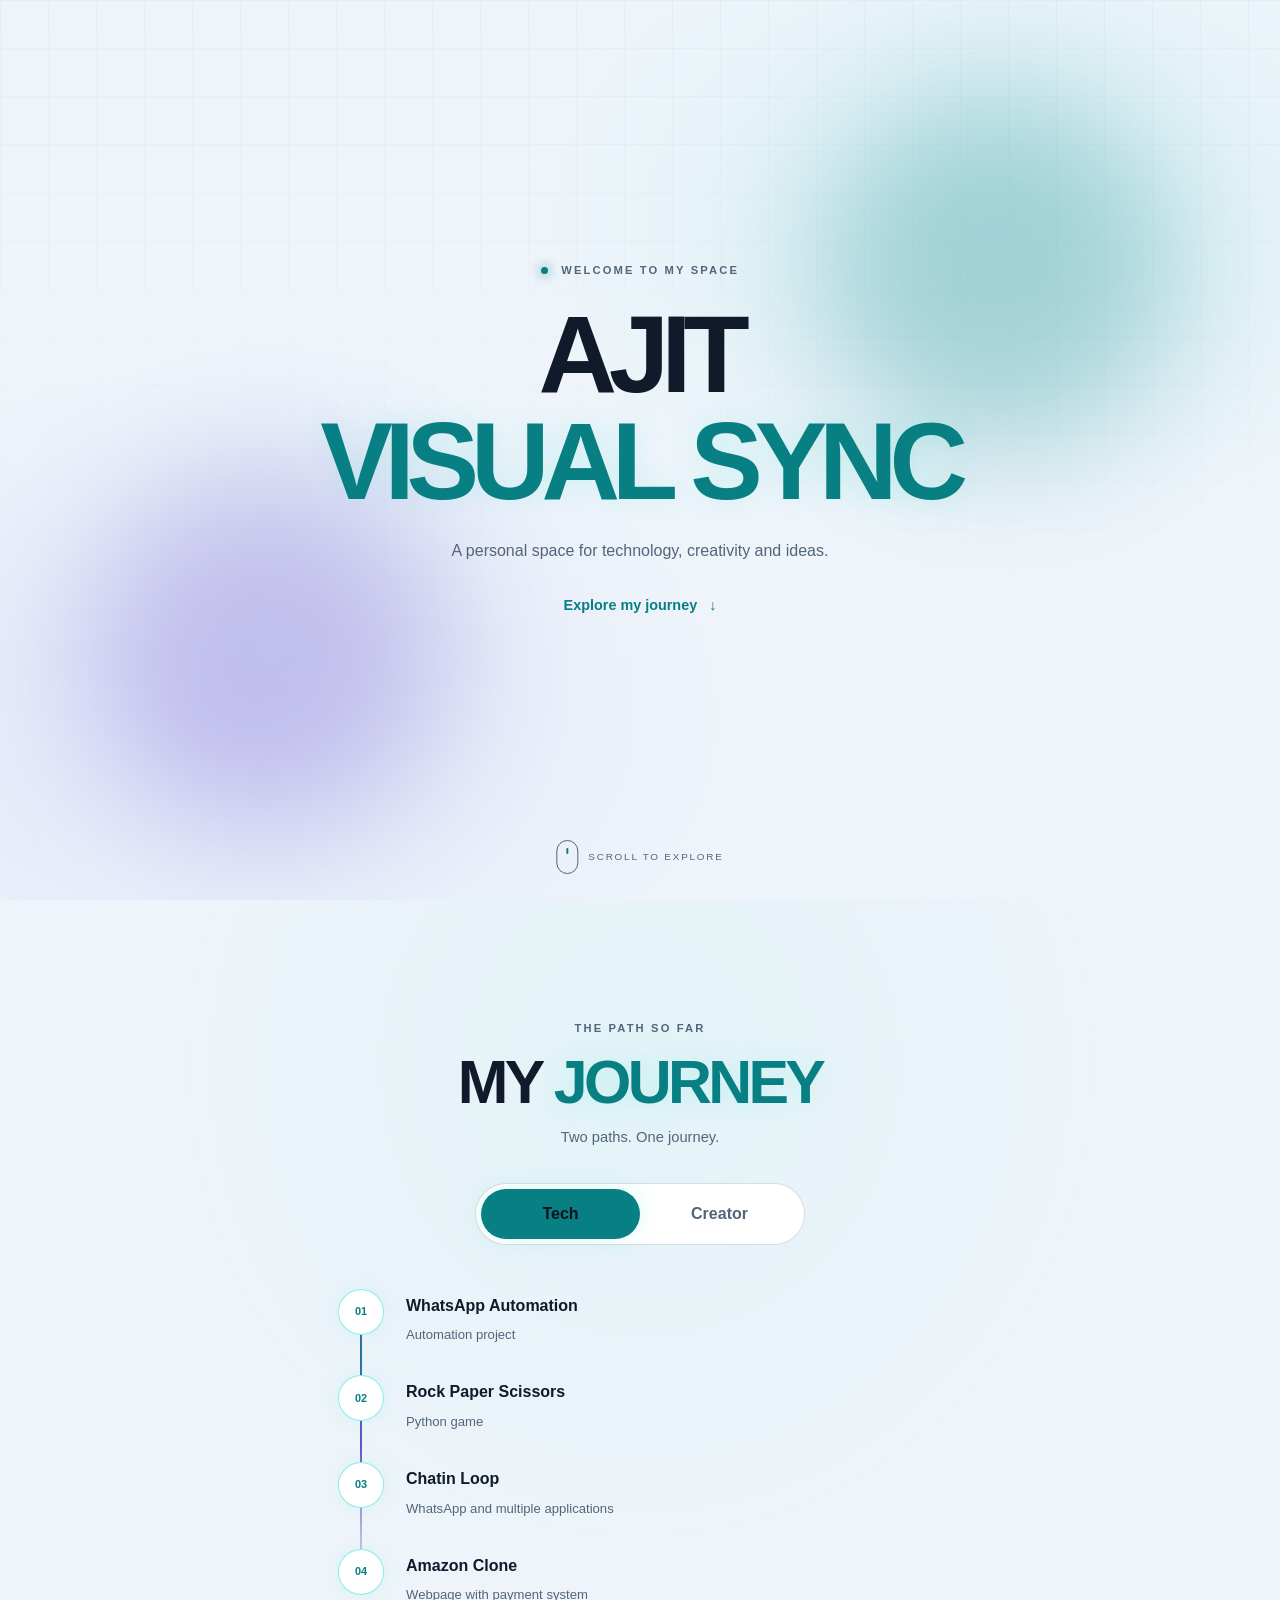
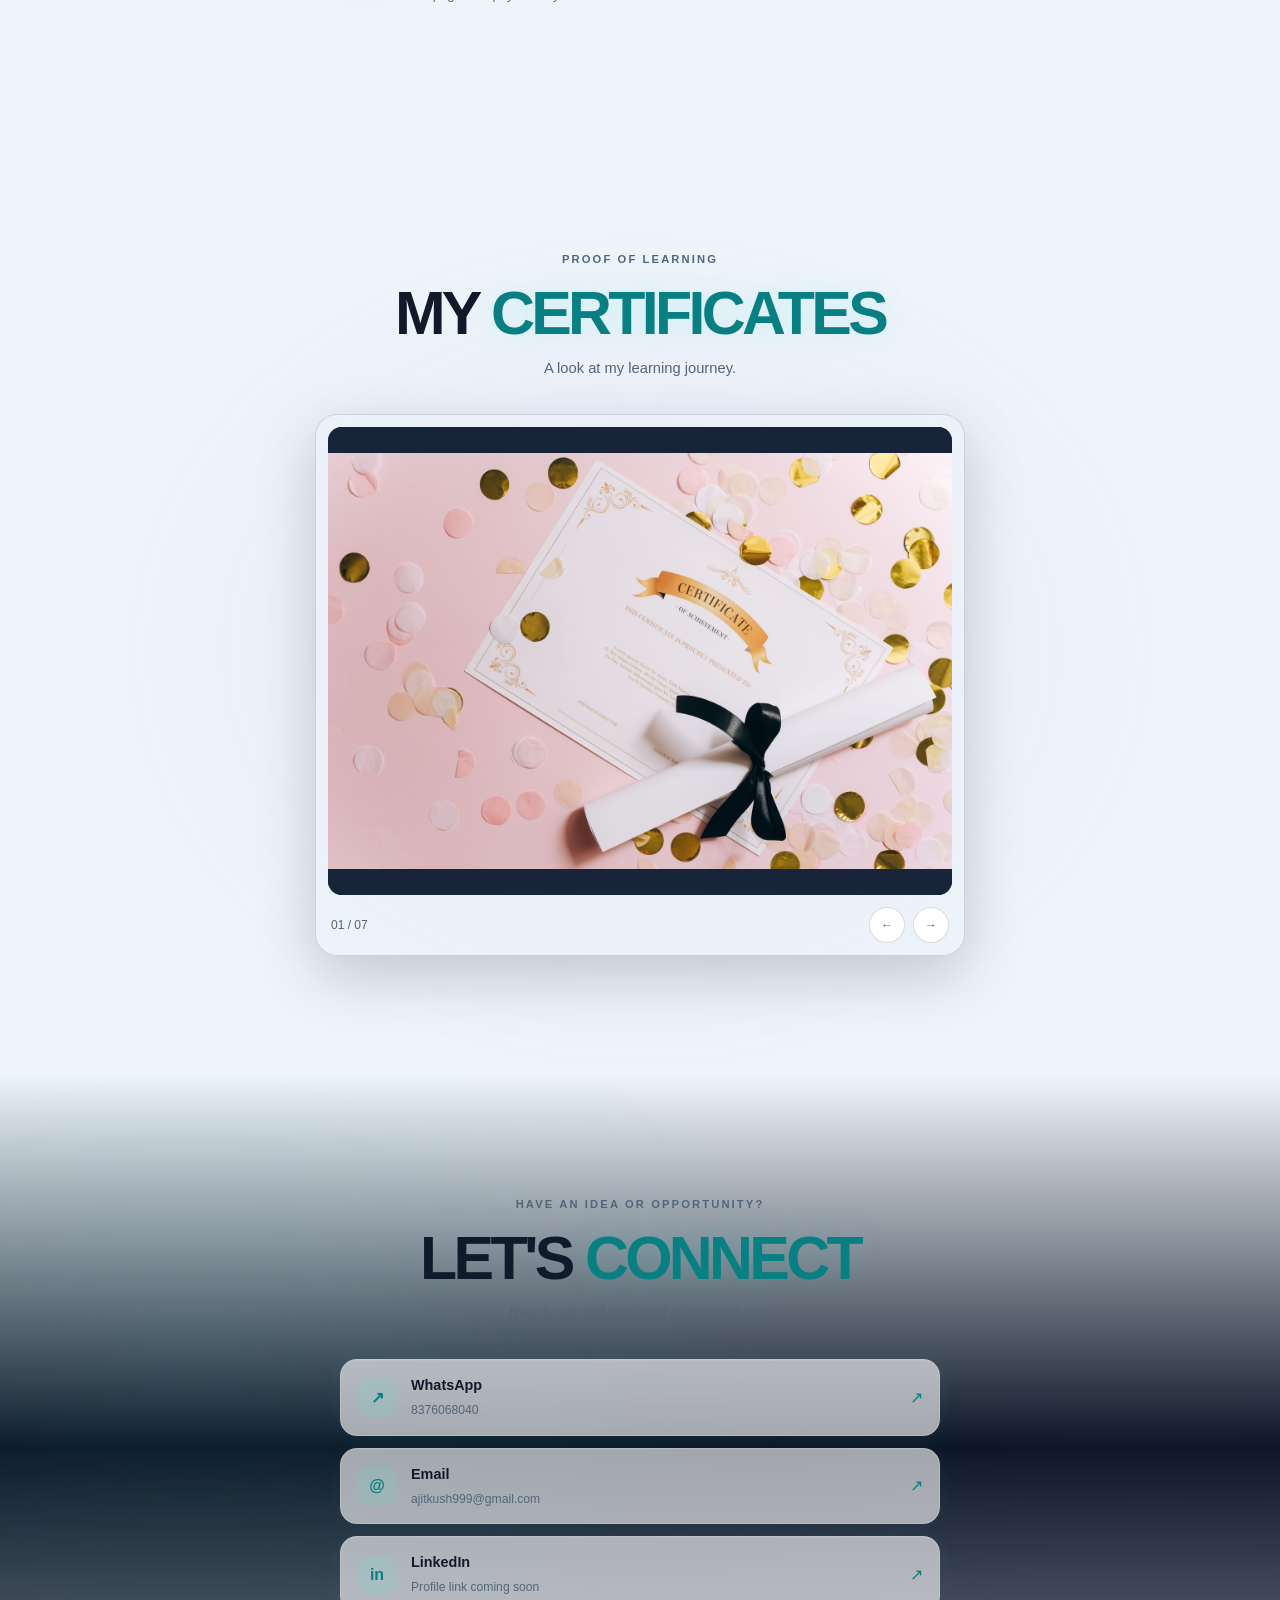
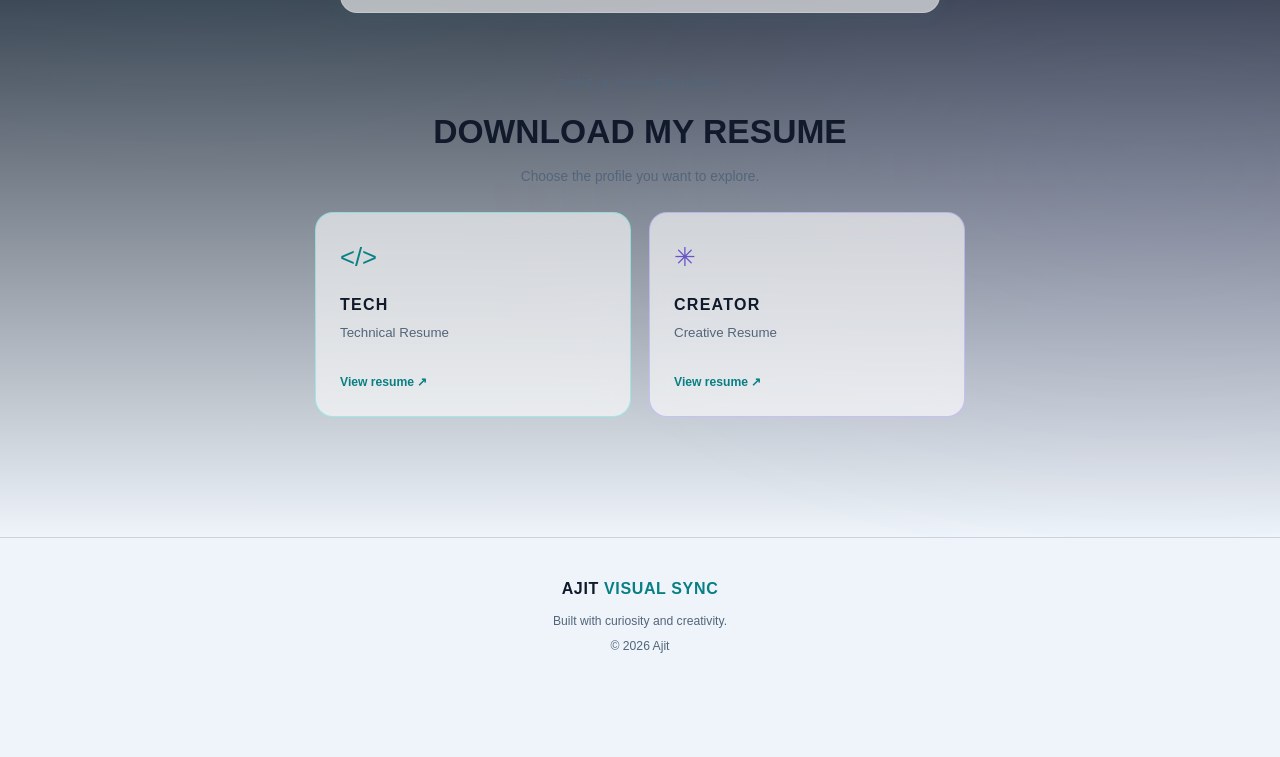
==== index.html @ 6fc2d72f "Initial commit" ====
<!doctype html>
<html lang="en">
<head>
  <!-- =====================================================
       AJIT VISUAL SYNC
       Single HTML file for the complete website.

       Home, Tech, Creator, Contact and Resume pages
       will all be maintained inside this same file.

       CSS: css/style.css
       JavaScript: js/main.js
       Configuration: js/site-config.js
       ===================================================== -->

  <meta charset="UTF-8">
  <meta name="viewport" content="width=device-width, initial-scale=1.0">
  <meta name="theme-color" content="#080D18">
  <meta name="description" content="Ajit Visual Sync - Technology, Creativity and Ideas.">
  <meta name="author" content="Ajit">

  <title>Ajit Visual Sync</title>

  <!-- Shared CSS for all pages -->
  <link rel="stylesheet" href="css/style.css">

  <!-- Shared JavaScript for all pages -->
  <script src="js/site-config.js" defer></script>
  <script src="js/main.js" defer></script>
</head>

<body>

  <!-- =====================================================
       SITE-WIDE FLOATING NAVBAR
       Appears after 35% page scroll.
       ===================================================== -->

  <nav class="floating-nav" id="floatingNav" aria-label="Main navigation">

    <!-- Empty space keeps navigation links exactly centered -->
    <span class="nav-spacer" aria-hidden="true"></span>

    <div class="nav-center">
      <a href="#tech" data-page-link="tech">Tech</a>
      <a href="#creator" data-page-link="creator">Creator</a>
    </div>

    <!-- Hamburger menu -->
    <button
      class="menu-toggle"
      id="menuToggle"
      type="button"
      aria-label="Open menu"
      aria-expanded="false"
      aria-controls="navMenu"
    >
      <span></span>
      <span></span>
      <span></span>
    </button>

    <!-- Dropdown menu -->
    <div class="nav-menu" id="navMenu" hidden>

      <button class="theme-toggle" id="themeToggle" type="button">
        <span>Dark / Light mode</span>

        <span class="theme-toggle-track" aria-hidden="true">
          <span class="theme-toggle-thumb"></span>
        </span>
      </button>

      <a href="#contact" data-page-link="contact">Contact</a>

      <a href="#thoughts" data-page-link="thoughts">
        Crazy Ideas (My Thoughts)
      </a>

    </div>
  </nav>


  <!-- =====================================================
       MAIN WEBSITE APPLICATION
       All page views will stay inside this main container.
       ===================================================== -->

  <main id="app">


    <!-- =================================================
         PAGE 1: HOME
         Complete continuous scrolling homepage.
         ================================================= -->

    <section class="page-view is-active" id="homePage" data-page="home">


      <!-- ===============================================
           SECTION 01: CINEMATIC HERO
           CSS/JS animated background.
           No video file required.
           =============================================== -->

      <section class="hero section-shell" id="home" aria-label="Introduction">

        <!-- Animated background layers -->
        <div class="hero-grid" aria-hidden="true"></div>

        <div class="hero-orb hero-orb--one" aria-hidden="true"></div>

        <div class="hero-orb hero-orb--two" aria-hidden="true"></div>


        <!-- Hero content -->
        <div class="hero-content reveal">

          <p class="eyebrow">
            <span class="eyebrow-dot" aria-hidden="true"></span>
            WELCOME TO MY SPACE
          </p>

          <h1>
            AJIT
            <span>VISUAL SYNC</span>
          </h1>

          <p class="hero-copy">
            A personal space for technology, creativity and ideas.
          </p>

          <a class="text-link" href="#journey">
            Explore my journey
            <span aria-hidden="true">↓</span>
          </a>

        </div>


        <!-- Scroll indicator -->
        <div class="hero-scroll-hint" aria-hidden="true">
          <span></span>
          SCROLL TO EXPLORE
        </div>

      </section>



      <!-- ===============================================
           SECTION 02: MY JOURNEY

           Tech and Creator journeys are switched
           inside this section.

           Only the selected journey will be visible.
           =============================================== -->

      <section class="journey section-shell section-pad" id="journey">

        <div class="section-heading reveal">

          <p class="eyebrow">THE PATH SO FAR</p>

          <h2>MY <span>JOURNEY</span></h2>

          <p>Two paths. One journey.</p>

        </div>


        <!-- Journey switch -->
        <div
          class="journey-switch reveal"
          role="tablist"
          aria-label="Choose a journey"
        >

          <button
            class="journey-tab is-active"
            id="techTab"
            type="button"
            role="tab"
            aria-selected="true"
            aria-controls="techJourney"
            data-journey="tech"
          >
            Tech
          </button>


          <button
            class="journey-tab"
            id="creatorTab"
            type="button"
            role="tab"
            aria-selected="false"
            aria-controls="creatorJourney"
            data-journey="creator"
            tabindex="-1"
          >
            Creator
          </button>

        </div>



        <!-- TECH JOURNEY: Default selected -->

        <div
          class="journey-panel is-active"
          id="techJourney"
          role="tabpanel"
          aria-labelledby="techTab"
          data-journey-panel="tech"
        >

          <div class="timeline">

            <article class="timeline-item">
              <span class="timeline-node">01</span>

              <div class="timeline-content">
                <h3>WhatsApp Automation</h3>
                <p>Automation project</p>
              </div>
            </article>


            <article class="timeline-item">
              <span class="timeline-node">02</span>

              <div class="timeline-content">
                <h3>Rock Paper Scissors</h3>
                <p>Python game</p>
              </div>
            </article>


            <article class="timeline-item">
              <span class="timeline-node">03</span>

              <div class="timeline-content">
                <h3>Chatin Loop</h3>
                <p>WhatsApp and multiple applications</p>
              </div>
            </article>


            <article class="timeline-item">
              <span class="timeline-node">04</span>

              <div class="timeline-content">
                <h3>Amazon Clone</h3>
                <p>Webpage with payment system</p>
              </div>
            </article>

          </div>

        </div>



        <!-- CREATOR JOURNEY: Hidden by default -->

        <div
          class="journey-panel"
          id="creatorJourney"
          role="tabpanel"
          aria-labelledby="creatorTab"
          data-journey-panel="creator"
          hidden
        >

          <div class="timeline">

            <article class="timeline-item">
              <span class="timeline-node">01</span>

              <div class="timeline-content">
                <h3>Story Writing</h3>
                <p>2021</p>
              </div>
            </article>


            <article class="timeline-item">
              <span class="timeline-node">02</span>

              <div class="timeline-content">
                <h3>Video Editing</h3>
                <p>2021</p>
              </div>
            </article>


            <article class="timeline-item">
              <span class="timeline-node">03</span>

              <div class="timeline-content">
                <h3>Thumbnail Editing</h3>
                <p>2022</p>
              </div>
            </article>


            <article class="timeline-item">
              <span class="timeline-node">04</span>

              <div class="timeline-content">
                <h3>Social Media Marketing</h3>
                <p>2024</p>
              </div>
            </article>


            <article class="timeline-item">
              <span class="timeline-node">05</span>

              <div class="timeline-content">
                <h3>Typography</h3>
                <p>2025</p>
              </div>
            </article>

          </div>

        </div>

      </section>



      <!-- ===============================================
           SECTION 03: CERTIFICATES

           Six certificates.
           2-second automatic transition.
           Seventh slide = hire_me.jpg.
           Slideshow stops at the seventh slide.
           =============================================== -->

      <section
        class="certificates section-shell section-pad"
        id="certificates"
      >

        <div class="section-heading reveal">

          <p class="eyebrow">PROOF OF LEARNING</p>

          <h2>MY <span>CERTIFICATES</span></h2>

          <p>A look at my learning journey.</p>

        </div>


        <div class="certificate-frame reveal" id="certificateFrame">

          <div class="certificate-image-wrap">

            <!-- Certificate images are configured in site-config.js -->

            <img
              id="certificateImage"
              src="images/certificate1.jpg"
              alt="Certificate 1"
              loading="lazy"
            >


            <!-- Fallback if certificate image is missing -->

            <div class="certificate-fallback" id="certificateFallback" hidden>

              <span class="fallback-icon" aria-hidden="true">✦</span>

              <strong>Certificate image</strong>

              <small>
                Add the certificate image to the images folder.
              </small>

            </div>



            <!-- Final slide: hire_me.jpg -->

            <div class="hire-slide" id="hireSlide" hidden>

              <img
                class="hire-background-image"
                id="hireImage"
                src="images/hire_me.jpg"
                alt=""
                aria-hidden="true"
              >

              <div class="hire-glow" aria-hidden="true"></div>

              <p class="eyebrow">LET'S WORK TOGETHER</p>

              <a
    href="#contact"
    data-page-link="contact"
    class="hire-title-link"
>
    <h3>Hire Me to See All My Certificates and Full Portfolio</h3>
</a>


            </div>

          </div>



          <!-- Slideshow controls -->

          <div class="certificate-controls">

            <span id="certificateCount" aria-live="polite">
              01 / 07
            </span>

            <div class="certificate-arrows">

              <button
                id="certificatePrev"
                type="button"
                aria-label="Previous certificate"
              >
                ←
              </button>

              <button
                id="certificateNext"
                type="button"
                aria-label="Next certificate"
              >
                →
              </button>

            </div>

          </div>

        </div>

      </section>



      <!-- ===============================================
           SECTION 04: CONTACT + RESUME

           Background images/effects cover this section.
           Contact buttons use transparent/glass styling.
           =============================================== -->

      <section class="contact section-shell section-pad" id="contact">

        <div class="contact-backdrop" aria-hidden="true"></div>


        <div class="section-heading reveal">

          <p class="eyebrow">HAVE AN IDEA OR OPPORTUNITY?</p>

          <h2>LET'S <span>CONNECT</span></h2>

          <p>Reach out and let's start a conversation.</p>

        </div>



        <!-- CONTACT BUTTONS -->

        <div class="contact-actions reveal">


          <!-- WhatsApp -->

          <a
            class="glass-link"
            id="whatsappLink"
            href="https://wa.me/918376068040"
            target="_blank"
            rel="noopener noreferrer"
          >

            <span class="contact-icon" aria-hidden="true">↗</span>

            <span>
              <strong>WhatsApp</strong>
              <small id="phoneText">8376068040</small>
            </span>

            <span class="link-arrow" aria-hidden="true">↗</span>

          </a>



          <!-- Email -->

          <a
            class="glass-link"
            id="emailLink"
            href="mailto:ajitkush999@gmail.com"
          >

            <span class="contact-icon" aria-hidden="true">@</span>

            <span>
              <strong>Email</strong>
              <small id="emailText">ajitkush999@gmail.com</small>
            </span>

            <span class="link-arrow" aria-hidden="true">↗</span>

          </a>



          <!-- LinkedIn: Add profile URL later in site-config.js -->

          <a
            class="glass-link"
            id="linkedinLink"
            href="#"
            aria-label="LinkedIn profile link coming soon"
          >

            <span class="contact-icon" aria-hidden="true">in</span>

            <span>
              <strong>LinkedIn</strong>
              <small id="linkedinText">Profile link coming soon</small>
            </span>

            <span class="link-arrow" aria-hidden="true">↗</span>

          </a>

        </div>



        <!-- RESUME SELECTION -->

        <div class="resume-area reveal">

          <p class="eyebrow">TAKE A CLOSER LOOK</p>

          <h3>DOWNLOAD MY RESUME</h3>

          <p>Choose the profile you want to explore.</p>


          <div class="resume-choices">


            <!-- Tech Resume -->

            <a
              class="resume-card resume-card--tech"
              href="#tech-resume"
              data-page-link="tech-resume"
            >

              <span class="resume-symbol" aria-hidden="true">
                &lt;/&gt;
              </span>

              <strong>TECH</strong>

              <small>Technical Resume</small>

              <span class="resume-cta">View resume ↗</span>

            </a>



            <!-- Creator Resume -->

            <a
              class="resume-card resume-card--creator"
              href="#creator-resume"
              data-page-link="creator-resume"
            >

              <span class="resume-symbol" aria-hidden="true">✳</span>

              <strong>CREATOR</strong>

              <small>Creative Resume</small>

              <span class="resume-cta">View resume ↗</span>

            </a>

          </div>

        </div>

      </section>



      <!-- ===============================================
           HOME PAGE FOOTER
           =============================================== -->

      <footer class="site-footer">

        <a
          class="footer-brand"
          href="#home"
          data-page-link="home"
        >
          AJIT <span>VISUAL SYNC</span>
        </a>

        <p>Built with curiosity and creativity.</p>

        <small>© <span id="year"></span> Ajit</small>

      </footer>

    </section>
    <!-- END OF HOME PAGE -->




    <!-- =================================================
         PAGE 2: TECH

         Future Tech page code will be added inside
         this container in the SAME HTML file.
         ================================================= -->

    <section
      class="page-view"
      id="techPage"
      data-page="tech"
      hidden
    >

      <div class="placeholder-page section-shell section-pad">

        <div class="placeholder-content reveal">

          <p class="eyebrow">AJIT VISUAL SYNC</p>

          <h1>WELCOME TO <span>TECH PAGE</span></h1>

          <p>This page will be developed next.</p>

          <a
            class="button button-primary"
            href="#home"
            data-page-link="home"
          >
            Back to Home
          </a>

        </div>

      </div>

    </section>




    <!-- =================================================
         PAGE 3: CREATOR

         Future Creator page code will be added inside
         this container in the SAME HTML file.
         ================================================= -->

    <section
      class="page-view"
      id="creatorPage"
      data-page="creator"
      hidden
    >

      <div class="placeholder-page section-shell section-pad">

        <div class="placeholder-content reveal">

          <p class="eyebrow">AJIT VISUAL SYNC</p>

          <h1>WELCOME TO <span>CREATOR PAGE</span></h1>

          <p>This page will be developed next.</p>

          <a
            class="button button-primary"
            href="#home"
            data-page-link="home"
          >
            Back to Home
          </a>

        </div>

      </div>

    </section>




    <!-- =================================================
         PAGE 4: CONTACT

         Separate page view, same HTML document.
         ================================================= -->

    <section
      class="page-view"
      id="contactPage"
      data-page="contact"
      hidden
    >

      <div class="placeholder-page section-shell section-pad">

        <div class="placeholder-content reveal">

          <p class="eyebrow">AJIT VISUAL SYNC</p>

          <h1>WELCOME TO <span>CONTACT PAGE</span></h1>

          <p>This page will be developed next.</p>

          <a
            class="button button-primary"
            href="#home"
            data-page-link="home"
          >
            Back to Home
          </a>

        </div>

      </div>

    </section>




    <!-- =================================================
         PAGE 5: CRAZY IDEAS / MY THOUGHTS

         Menu destination.
         Content will be added later.
         ================================================= -->

    <section
      class="page-view"
      id="thoughtsPage"
      data-page="thoughts"
      hidden
    >

      <div class="placeholder-page section-shell section-pad">

        <div class="placeholder-content reveal">

          <p class="eyebrow">AJIT VISUAL SYNC</p>

          <h1>CRAZY IDEAS <span>MY THOUGHTS</span></h1>

          <p>This page will be developed next.</p>

          <a
            class="button button-primary"
            href="#home"
            data-page-link="home"
          >
            Back to Home
          </a>

        </div>

      </div>

    </section>




    <!-- =================================================
         PAGE 6: TECH RESUME

         Resume preview and download controls will be
         added here later.
         ================================================= -->

    <section
      class="page-view"
      id="techResumePage"
      data-page="tech-resume"
      hidden
    >

      <div class="placeholder-page section-shell section-pad">

        <div class="placeholder-content reveal">

          <p class="eyebrow">RESUME</p>

          <h1>TECH <span>RESUME</span></h1>

          <p>Technical resume preview and download will be added here.</p>

          <a
            class="button button-primary"
            href="#home"
            data-page-link="home"
          >
            Back to Home
          </a>

        </div>

      </div>

    </section>




    <!-- =================================================
         PAGE 7: CREATOR RESUME

         Resume preview and download controls will be
         added here later.
         ================================================= -->

    <section
      class="page-view"
      id="creatorResumePage"
      data-page="creator-resume"
      hidden
    >

      <div class="placeholder-page section-shell section-pad">

        <div class="placeholder-content reveal">

          <p class="eyebrow">RESUME</p>

          <h1>CREATOR <span>RESUME</span></h1>

          <p>Creative resume preview and download will be added here.</p>

          <a
            class="button button-primary"
            href="#home"
            data-page-link="home"
          >
            Back to Home
          </a>

        </div>

      </div>

    </section>

  </main>
  <!-- END OF MAIN APPLICATION -->

</body>
</html>
---- css/style.css ----
/* =========================================================
   AJIT VISUAL SYNC — MIDNIGHT AURORA
   Shared stylesheet for all website pages.

   EDITING GUIDE:
   1. Theme colours: :root
   2. Hero: Section 04
   3. Navbar: Section 05
   4. Journey: Section 06
   5. Certificates: Section 07
   6. Contact and Resume: Sections 08–09
   7. Responsive design: Section 14 onwards
   ========================================================= */


/* =========================================================
   01. GLOBAL THEME VARIABLES
   ========================================================= */

:root {
  color-scheme: dark;

  --bg: #080D18;
  --surface: #101A2B;
  --surface-2: #142238;

  --cyan: #48E5D9;
  --violet: #9B8CFF;

  --text: #F4F7FF;
  --muted: #9AA8BC;

  --line: rgba(154, 168, 188, 0.16);
  --glass: rgba(13, 24, 41, 0.54);

  --cyan-glow: 0 0 28px rgba(72, 229, 217, 0.16);
  --violet-glow: 0 0 28px rgba(155, 140, 255, 0.15);

  --font-body: "DM Sans", Arial, sans-serif;
  --font-display: "Space Grotesk", Arial, sans-serif;

  --page-width: 1120px;
  --section-space: 88px;
  --nav-height: 56px;

  --transition-fast: 0.22s ease;
  --transition-smooth: 0.45s cubic-bezier(0.2, 0.8, 0.2, 1);
}


/* Light theme */

:root[data-theme="light"] {
  color-scheme: light;

  --bg: #EEF4FA;
  --surface: #FFFFFF;
  --surface-2: #E1ECF4;

  --cyan: #087F83;
  --violet: #6654C8;

  --text: #101A2B;
  --muted: #53657A;

  --line: rgba(16, 26, 43, 0.15);
  --glass: rgba(255, 255, 255, 0.62);

  --cyan-glow: 0 0 28px rgba(8, 127, 131, 0.13);
  --violet-glow: 0 0 28px rgba(102, 84, 200, 0.12);
}


/* =========================================================
   02. RESET AND GLOBAL ELEMENTS
   ========================================================= */

*,
*::before,
*::after {
  box-sizing: border-box;
}

html {
  scroll-behavior: smooth;
  scroll-padding-top: 90px;
}

body {
  margin: 0;
  min-width: 320px;
  overflow-x: hidden;

  background: var(--bg);
  color: var(--text);

  font-family: var(--font-body);
  line-height: 1.6;

  transition:
    background 0.35s ease,
    color 0.35s ease;
}

body,
button,
a {
  -webkit-tap-highlight-color: transparent;
}

button,
input,
textarea {
  font: inherit;
}

button {
  color: inherit;
}

a {
  color: inherit;
  text-decoration: none;
}

img {
  display: block;
  max-width: 100%;
}

h1,
h2,
h3,
p {
  margin-top: 0;
}

h1,
h2,
h3 {
  font-family: var(--font-display);
}

button:focus-visible,
a:focus-visible {
  outline: 2px solid var(--cyan);
  outline-offset: 4px;
}

::selection {
  color: #07131D;
  background: var(--cyan);
}


/* Shared page views */

.page-view[hidden],
[hidden] {
  display: none !important;
}

.page-view {
  width: 100%;
  min-height: 100vh;
  animation: pageEnter 0.45s ease both;
}

.section-shell {
  position: relative;
  isolation: isolate;
  overflow: hidden;
}

.section-pad {
  padding: var(--section-space) 22px;
}


/* =========================================================
   03. COMMON TEXT AND BUTTON STYLES
   ========================================================= */

.eyebrow {
  margin-bottom: 12px;

  color: var(--muted);

  font-size: 0.7rem;
  font-weight: 700;
  letter-spacing: 0.19em;
  text-transform: uppercase;
}

.eyebrow-dot {
  display: inline-block;

  width: 7px;
  height: 7px;
  margin-right: 8px;

  border-radius: 50%;
  background: var(--cyan);

  box-shadow: 0 0 12px var(--cyan);
}

.text-link {
  display: inline-flex;
  align-items: center;
  gap: 12px;

  color: var(--cyan);
  font-size: 0.9rem;
  font-weight: 700;

  transition:
    gap var(--transition-fast),
    opacity var(--transition-fast);
}

.text-link:hover {
  gap: 18px;
  opacity: 0.85;
}

.button {
  display: inline-flex;
  align-items: center;
  justify-content: center;

  min-height: 44px;
  padding: 12px 20px;

  border: 1px solid transparent;
  border-radius: 999px;

  font-size: 0.82rem;
  font-weight: 700;

  transition:
    transform var(--transition-fast),
    box-shadow var(--transition-fast),
    background var(--transition-fast);
}

.button:hover {
  transform: translateY(-2px);
}

.button-primary {
  color: #07131D;
  background: var(--cyan);
  box-shadow: 0 0 22px rgba(72, 229, 217, 0.18);
}

.button-primary:hover {
  box-shadow: 0 0 32px rgba(72, 229, 217, 0.32);
}


/* Shared section headings */

.section-heading {
  width: min(100%, 620px);
  margin: 0 auto 34px;
  text-align: center;
}

.section-heading h2 {
  margin: 10px 0;

  font-size: clamp(2rem, 8vw, 3.8rem);
  line-height: 1.08;
  letter-spacing: -0.06em;
}

.section-heading h2 span {
  display: inline;
  color: var(--cyan);
  text-shadow: 0 0 28px rgba(72, 229, 217, 0.2);
}

.section-heading > p:last-child {
  margin-bottom: 0;
  color: var(--muted);
  font-size: 0.92rem;
}


/* =========================================================
   04. HERO — CINEMATIC INTRODUCTION
   ========================================================= */

.hero {
  display: grid;
  place-items: center;

  min-height: 100svh;
  padding: 80px 24px 100px;

  background:
    radial-gradient(
      ellipse at 78% 24%,
      rgba(72, 229, 217, 0.12),
      transparent 34%
    ),
    radial-gradient(
      ellipse at 16% 80%,
      rgba(155, 140, 255, 0.14),
      transparent 35%
    ),
    var(--bg);
}

.hero-grid {
  position: absolute;
  z-index: -1;
  inset: 0;

  opacity: 0.16;

  background-image:
    linear-gradient(var(--line) 1px, transparent 1px),
    linear-gradient(90deg, var(--line) 1px, transparent 1px);

  background-size: 48px 48px;

  -webkit-mask-image:
    linear-gradient(to bottom, black, transparent 90%);

  mask-image:
    linear-gradient(to bottom, black, transparent 90%);
}

.hero-orb {
  position: absolute;
  z-index: -1;

  width: 240px;
  aspect-ratio: 1;

  border-radius: 50%;

  filter: blur(45px);
  opacity: 0.28;

  pointer-events: none;

  animation: orbFloat 11s ease-in-out infinite alternate;
}

.hero-orb--one {
  top: 10%;
  right: -90px;
  background: var(--cyan);
}

.hero-orb--two {
  bottom: 8%;
  left: -110px;

  background: var(--violet);
  animation-delay: -4s;
}

.hero-content {
  width: min(100%, 760px);
  text-align: center;
}

.hero-content h1 {
  margin: 22px 0;

  font-size: clamp(2.5rem, 12vw, 6.8rem);
  line-height: 0.98;
  letter-spacing: -0.075em;
}

.hero-content h1 span {
  display: block;

  color: var(--cyan);
  text-shadow: 0 0 28px rgba(72, 229, 217, 0.2);
}

.hero-copy {
  max-width: 440px;
  margin: 0 auto 28px;

  color: var(--muted);
  font-size: 1rem;
  line-height: 1.7;
}

.hero-scroll-hint {
  position: absolute;
  bottom: 26px;
  left: 50%;

  display: flex;
  align-items: center;
  gap: 10px;

  transform: translateX(-50%);

  color: var(--muted);
  font-size: 0.62rem;
  letter-spacing: 0.18em;
  white-space: nowrap;
}

.hero-scroll-hint span {
  position: relative;

  width: 22px;
  height: 34px;

  border: 1px solid var(--muted);
  border-radius: 20px;
}

.hero-scroll-hint span::after {
  content: "";

  position: absolute;
  top: 7px;
  left: 9px;

  width: 2px;
  height: 6px;

  border-radius: 2px;
  background: var(--cyan);

  animation: scrollDot 1.5s infinite;
}


/* =========================================================
   05. FLOATING NAVBAR
   ========================================================= */

.floating-nav {
  position: fixed;
  z-index: 1000;

  left: 50%;
  bottom: 20px;

  width: min(82%, 520px);
  min-height: var(--nav-height);

  display: grid;
  grid-template-columns: 1fr auto 1fr;
  align-items: center;

  padding: 7px 10px;

  border: 1px solid rgba(72, 229, 217, 0.26);
  border-radius: 999px;

  background: rgba(10, 19, 33, 0.76);

  -webkit-backdrop-filter: blur(18px);
  backdrop-filter: blur(18px);

  box-shadow:
    0 12px 45px rgba(0, 0, 0, 0.28),
    0 0 24px rgba(72, 229, 217, 0.08);

  opacity: 0;
  visibility: hidden;
  pointer-events: none;

  transform: translate(-50%, 24px);

  transition:
    opacity 0.45s ease,
    transform var(--transition-smooth),
    visibility 0.45s;
}

.floating-nav.is-visible {
  opacity: 1;
  visibility: visible;
  pointer-events: auto;

  transform: translate(-50%, 0);
}

.nav-spacer {
  min-width: 1px;
}

.nav-center {
  display: flex;
  align-items: center;
  justify-content: center;

  gap: clamp(22px, 7vw, 42px);

  white-space: nowrap;
}

.nav-center a {
  color: #F4F7FF;

  font-size: 0.88rem;
  font-weight: 700;

  transition: color var(--transition-fast);
}

.nav-center a:hover {
  color: var(--cyan);
}

.menu-toggle {
  justify-self: end;

  width: 40px;
  height: 40px;

  display: grid;
  align-content: center;
  justify-items: center;
  gap: 5px;

  border: 0;
  border-radius: 50%;

  background: transparent;

  cursor: pointer;
}

.menu-toggle span {
  width: 18px;
  height: 1.5px;

  border-radius: 3px;
  background: #F4F7FF;

  transition:
    transform 0.25s ease,
    opacity 0.25s ease;
}

.menu-toggle[aria-expanded="true"] span:first-child {
  transform: translateY(6.5px) rotate(45deg);
}

.menu-toggle[aria-expanded="true"] span:nth-child(2) {
  opacity: 0;
}

.menu-toggle[aria-expanded="true"] span:last-child {
  transform: translateY(-6.5px) rotate(-45deg);
}


/* Navbar dropdown */

.nav-menu {
  position: absolute;
  right: 0;
  bottom: calc(100% + 12px);

  width: min(260px, 78vw);
  padding: 10px;

  border: 1px solid rgba(72, 229, 217, 0.25);
  border-radius: 20px;

  background: rgba(12, 23, 39, 0.94);

  -webkit-backdrop-filter: blur(20px);
  backdrop-filter: blur(20px);

  box-shadow: 0 16px 50px rgba(0, 0, 0, 0.3);

  animation: menuEnter 0.22s ease both;
}

.nav-menu[hidden] {
  display: none !important;
}

.nav-menu a,
.theme-toggle {
  display: flex;
  align-items: center;
  justify-content: space-between;

  width: 100%;
  padding: 13px 12px;

  border: 0;
  border-radius: 12px;

  background: transparent;
  color: #F4F7FF;

  font-size: 0.85rem;
  text-align: left;

  cursor: pointer;

  transition: background var(--transition-fast);
}

.nav-menu a:hover,
.theme-toggle:hover {
  background: rgba(255, 255, 255, 0.07);
}

.theme-toggle-track {
  width: 36px;
  height: 20px;

  padding: 3px;

  border-radius: 20px;
  background: #40516A;
}

.theme-toggle-thumb {
  display: block;

  width: 14px;
  height: 14px;

  border-radius: 50%;
  background: var(--cyan);

  transition: transform 0.25s ease;
}

:root[data-theme="light"] .theme-toggle-thumb {
  transform: translateX(16px);
}


/* =========================================================
   06. JOURNEY SECTION
   ========================================================= */

.journey {
  background:
    radial-gradient(
      ellipse at 50% 20%,
      rgba(72, 229, 217, 0.07),
      transparent 55%
    ),
    var(--bg);
}

.journey-switch {
  display: flex;

  width: min(100%, 330px);
  margin: 0 auto 38px;
  padding: 5px;

  border: 1px solid var(--line);
  border-radius: 99px;

  background: var(--surface);
}

.journey-tab {
  flex: 1;

  padding: 12px 18px;

  border: 0;
  border-radius: 99px;

  background: transparent;
  color: var(--muted);

  font-weight: 700;

  cursor: pointer;

  transition:
    background 0.3s ease,
    color 0.3s ease,
    box-shadow 0.3s ease;
}

.journey-tab.is-active {
  background: var(--cyan);
  color: #07131D;

  box-shadow: 0 0 24px rgba(72, 229, 217, 0.2);
}

.journey-panel {
  width: min(100%, 620px);
  margin: auto;
}

.journey-panel[hidden] {
  display: none !important;
}

.timeline {
  position: relative;

  display: grid;
  gap: 25px;

  padding: 6px 0 6px 8px;
}

.timeline::before {
  content: "";

  position: absolute;
  top: 15px;
  bottom: 15px;
  left: 26px;

  width: 2px;

  background:
    linear-gradient(
      to bottom,
      var(--cyan),
      var(--violet),
      transparent
    );

  transform-origin: top;
}

.timeline-item {
  position: relative;

  display: grid;
  grid-template-columns: 38px 1fr;
  align-items: start;
  gap: 18px;

  opacity: 0;
  transform: translateY(16px);

  transition:
    opacity 0.6s ease,
    transform 0.6s cubic-bezier(0.2, 0.8, 0.2, 1);
}

.journey-panel.is-active .timeline-item.is-revealed {
  opacity: 1;
  transform: translateY(0);
}

.timeline-node {
  position: relative;
  z-index: 1;

  display: grid;
  place-items: center;

  width: 38px;
  height: 38px;

  border: 1px solid rgba(72, 229, 217, 0.65);
  border-radius: 50%;

  background: var(--surface);
  color: var(--cyan);

  font-size: 0.68rem;
  font-weight: 700;

  box-shadow: 0 0 20px rgba(72, 229, 217, 0.12);

  transition:
    transform 0.3s ease,
    box-shadow 0.3s ease;
}

.timeline-item:hover .timeline-node {
  transform: scale(1.1);
  box-shadow: 0 0 26px rgba(72, 229, 217, 0.25);
}

.timeline-content {
  padding-top: 4px;
}

.timeline-item h3 {
  margin: 0 0 6px;
  font-size: 1rem;
}

.timeline-item p {
  margin: 0;
  color: var(--muted);
  font-size: 0.82rem;
}


/* =========================================================
   07. CERTIFICATES SLIDESHOW
   ========================================================= */

.certificates {
  background:
    radial-gradient(
      ellipse at 50% 55%,
      rgba(155, 140, 255, 0.09),
      transparent 58%
    ),
    var(--bg);
}

.certificate-frame {
  width: min(100%, 650px);
  margin: auto;
  padding: 12px;

  border: 1px solid var(--line);
  border-radius: 22px;

  background: rgba(255, 255, 255, 0.035);

  box-shadow: 0 20px 60px rgba(0, 0, 0, 0.18);
}

.certificate-image-wrap {
  position: relative;

  display: grid;
  place-items: center;

  min-height: 220px;
  aspect-ratio: 4 / 3;

  overflow: hidden;

  border-radius: 14px;
  background: #17243A;
}

.certificate-image-wrap > img#certificateImage {
  position: absolute;
  inset: 0;

  width: 100%;
  height: 100%;

  object-fit: contain;
  background: #17243A;

  opacity: 1;

  transition:
    opacity 0.35s ease,
    transform 0.5s ease;
}

.certificate-image-wrap > img#certificateImage.is-changing {
  opacity: 0;
  transform: scale(0.985);
}


/* Missing image fallback */

.certificate-fallback {
  position: absolute;
  inset: 0;

  display: flex;
  flex-direction: column;
  justify-content: center;
  align-items: center;
  gap: 9px;

  padding: 20px;

  color: #17243A;
  background: #F4F7FF;

  text-align: center;
}

.certificate-fallback[hidden] {
  display: none !important;
}

.fallback-icon {
  color: #087F83;
  font-size: 2.5rem;
}

.certificate-fallback small {
  color: #53657A;
}


/* Seventh slide */

.hire-slide {
  position: absolute;
  inset: 0;

  display: flex;
  flex-direction: column;
  justify-content: center;
  align-items: center;

  padding: 24px;
  overflow: hidden;

  background:
    radial-gradient(
      circle at 50% 40%,
      rgba(72, 229, 217, 0.22),
      transparent 55%
    ),
    #101A2B;

  text-align: center;
}

.hire-slide[hidden] {
  display: none !important;
}

.hire-background-image {
  position: absolute;
  inset: 0;

  width: 100%;
  height: 100%;

  object-fit: cover;
  opacity: 0.34;
}

.hire-glow {
  position: absolute;

  width: 180px;
  aspect-ratio: 1;

  border-radius: 50%;

  background: var(--violet);
  filter: blur(70px);
  opacity: 0.2;
  pointer-events: none;
}

.hire-slide > *:not(.hire-glow) {
  position: relative;
}

.hire-slide h3 {
  max-width: 400px;
  margin-bottom: 22px;

  color: #F4F7FF;

  font-size: clamp(1.5rem, 6vw, 2.5rem);
  line-height: 1.15;
}


/* Slideshow controls */

.certificate-controls {
  display: flex;
  align-items: center;
  justify-content: space-between;

  padding: 12px 3px 0;

  color: var(--muted);
  font-size: 0.75rem;
}

.certificate-arrows {
  display: flex;
  gap: 8px;
}

.certificate-arrows button {
  width: 36px;
  height: 36px;

  border: 1px solid var(--line);
  border-radius: 50%;

  background: var(--surface);

  cursor: pointer;

  transition:
    border-color var(--transition-fast),
    transform var(--transition-fast),
    color var(--transition-fast);
}

.certificate-arrows button:hover {
  border-color: var(--cyan);
  color: var(--cyan);
  transform: translateY(-2px);
}


/* =========================================================
   08. CONTACT SECTION
   ========================================================= */

.contact {
  background:
    linear-gradient(
      180deg,
      var(--bg),
      #0B1525 35%,
      var(--bg)
    );
}

.contact-backdrop {
  position: absolute;
  z-index: -1;
  inset: 0;

  opacity: 0.5;

  background:
    radial-gradient(
      ellipse at 15% 25%,
      rgba(72, 229, 217, 0.13),
      transparent 40%
    ),
    radial-gradient(
      ellipse at 90% 65%,
      rgba(155, 140, 255, 0.16),
      transparent 42%
    );
}


/* Contact links */

.contact-actions {
  display: grid;
  gap: 12px;

  width: min(100%, 520px);
  margin: 0 auto 62px;
}

.glass-link {
  display: flex;
  align-items: center;
  gap: 14px;

  min-height: 76px;
  padding: 14px 16px;

  border: 1px solid rgba(255, 255, 255, 0.19);
  border-radius: 17px;

  background: var(--glass);

  -webkit-backdrop-filter: blur(14px);
  backdrop-filter: blur(14px);

  box-shadow:
    inset 0 1px rgba(255, 255, 255, 0.08),
    0 0 25px rgba(72, 229, 217, 0.05);

  transition:
    transform 0.25s ease,
    border-color 0.25s ease,
    box-shadow 0.25s ease,
    background 0.25s ease;
}

.glass-link:hover {
  transform: translateY(-3px);

  border-color: rgba(72, 229, 217, 0.65);

  box-shadow: var(--cyan-glow);
}

.contact-icon {
  display: grid;
  place-items: center;
  flex: 0 0 40px;

  height: 40px;

  border-radius: 13px;

  color: var(--cyan);
  background: rgba(72, 229, 217, 0.12);

  font-weight: 700;
}

.glass-link > span:nth-child(2) {
  display: grid;
  gap: 4px;
  min-width: 0;
}

.glass-link strong {
  font-size: 0.9rem;
}

.glass-link small {
  color: var(--muted);
  font-size: 0.76rem;
  overflow-wrap: anywhere;
}

.link-arrow {
  margin-left: auto;
  color: var(--cyan);
}


/* =========================================================
   09. RESUME CHOICE CARDS
   ========================================================= */

.resume-area {
  width: min(100%, 650px);
  margin: auto;
  text-align: center;
}

.resume-area h3 {
  margin: 8px 0;

  font-size: clamp(1.4rem, 6vw, 2.1rem);
}

.resume-area > p:not(.eyebrow) {
  margin-bottom: 24px;

  color: var(--muted);
  font-size: 0.86rem;
}

.resume-choices {
  display: grid;
  grid-template-columns: repeat(2, minmax(0, 1fr));
  gap: 12px;

  text-align: left;
}

.resume-card {
  display: flex;
  flex-direction: column;
  align-items: flex-start;

  min-width: 0;
  min-height: 180px;

  padding: 18px;

  border: 1px solid var(--line);
  border-radius: 18px;

  background: var(--glass);

  -webkit-backdrop-filter: blur(14px);
  backdrop-filter: blur(14px);

  transition:
    transform 0.25s ease,
    border-color 0.25s ease,
    box-shadow 0.25s ease;
}

.resume-card:hover {
  transform: translateY(-4px);
  box-shadow: var(--cyan-glow);
}

.resume-card--tech {
  border-color: rgba(72, 229, 217, 0.45);
}

.resume-card--creator {
  border-color: rgba(155, 140, 255, 0.45);
}

.resume-symbol {
  margin-bottom: 14px;

  color: var(--cyan);

  font-family: var(--font-display);
  font-size: 1.6rem;
}

.resume-card--creator .resume-symbol {
  color: var(--violet);
}

.resume-card strong {
  font-family: var(--font-display);
  letter-spacing: 0.08em;
}

.resume-card small {
  margin-top: 4px;
  color: var(--muted);
}

.resume-cta {
  margin-top: auto;
  padding-top: 18px;

  color: var(--cyan);
  font-size: 0.76rem;
  font-weight: 700;
}


/* =========================================================
   10. FOOTER
   ========================================================= */

.site-footer {
  padding: 38px 20px 100px;

  border-top: 1px solid var(--line);

  background: var(--bg);

  text-align: center;
}

.footer-brand {
  display: inline-block;

  font-size: 1rem;
  font-weight: 700;
  letter-spacing: 0.04em;
}

.footer-brand span {
  display: inline;
  color: var(--cyan);
}

.site-footer p,
.site-footer small {
  margin: 10px 0 0;

  color: var(--muted);
  font-size: 0.76rem;
}


/* =========================================================
   11. PLACEHOLDER PAGE VIEWS
   Tech, Creator, Contact, Thoughts and Resume pages.
   ========================================================= */

.placeholder-page {
  display: grid;
  place-items: center;

  min-height: 100svh;
  padding: 100px 24px;

  background:
    radial-gradient(
      ellipse at 75% 20%,
      rgba(72, 229, 217, 0.12),
      transparent 40%
    ),
    radial-gradient(
      ellipse at 20% 80%,
      rgba(155, 140, 255, 0.12),
      transparent 42%
    ),
    var(--bg);

  text-align: center;
}

.placeholder-content {
  width: min(100%, 760px);
}

.placeholder-content h1 {
  margin: 20px 0;

  font-size: clamp(2rem, 9vw, 4.5rem);
  line-height: 1.05;
  letter-spacing: -0.06em;
}

.placeholder-content h1 span {
  display: block;
  color: var(--cyan);
}

.placeholder-content > p:not(.eyebrow) {
  margin-bottom: 26px;
  color: var(--muted);
}


/* =========================================================
   12. SCROLL REVEAL ANIMATIONS
   JavaScript adds .is-visible when an element enters view.
   ========================================================= */

.reveal {
  opacity: 0;
  transform: translateY(22px);

  transition:
    opacity 0.7s ease,
    transform 0.7s cubic-bezier(0.2, 0.8, 0.2, 1);
}

.reveal.is-visible {
  opacity: 1;
  transform: translateY(0);
}


/* =========================================================
   13. KEYFRAME ANIMATIONS
   ========================================================= */

@keyframes orbFloat {
  from {
    transform: translate3d(0, -12px, 0) scale(0.92);
  }

  to {
    transform: translate3d(-24px, 22px, 0) scale(1.08);
  }
}

@keyframes scrollDot {
  0% {
    transform: translateY(0);
    opacity: 1;
  }

  75% {
    transform: translateY(10px);
    opacity: 0;
  }

  100% {
    transform: translateY(0);
    opacity: 0;
  }
}

@keyframes menuEnter {
  from {
    opacity: 0;
    transform: translateY(8px) scale(0.98);
  }

  to {
    opacity: 1;
    transform: translateY(0) scale(1);
  }
}

@keyframes pageEnter {
  from {
    opacity: 0;
  }

  to {
    opacity: 1;
  }
}


/* =========================================================
   14. TABLET AND DESKTOP RESPONSIVE DESIGN
   Mobile styles above are the primary design.
   ========================================================= */

@media (min-width: 700px) {

  :root {
    --section-space: 120px;
  }

  .hero {
    min-height: 100svh;
  }

  .hero-orb {
    width: 360px;
    filter: blur(65px);
  }

  .timeline {
    gap: 30px;
  }

  .timeline-item {
    grid-template-columns: 46px 1fr;
    gap: 22px;
  }

  .timeline-node {
    width: 46px;
    height: 46px;
  }

  .timeline::before {
    left: 30px;
  }

  .resume-choices {
    gap: 18px;
  }

  .resume-card {
    min-height: 205px;
    padding: 24px;
  }
}


@media (min-width: 1000px) {

  .section-pad {
    padding-right: max(40px, calc((100% - var(--page-width)) / 2));
    padding-left: max(40px, calc((100% - var(--page-width)) / 2));
  }

  .hero-content {
    max-width: 900px;
  }

  .hero-orb--one {
    right: 8%;
  }

  .hero-orb--two {
    left: 7%;
  }

  .contact-actions {
    width: min(100%, 600px);
  }
}


/* =========================================================
   15. SMALL MOBILE SCREEN ADJUSTMENTS
   ========================================================= */

@media (max-width: 380px) {

  .section-pad {
    padding-right: 16px;
    padding-left: 16px;
  }

  .floating-nav {
    width: 88%;
    min-height: 52px;
    bottom: 14px;
  }

  .nav-center {
    gap: 18px;
  }

  .nav-center a {
    font-size: 0.82rem;
  }

  .menu-toggle {
    width: 36px;
    height: 36px;
  }

  .resume-card {
    min-height: 168px;
    padding: 14px;
  }

  .glass-link {
    gap: 10px;
    padding: 12px;
  }
}


/* =========================================================
   16. ACCESSIBILITY: REDUCED MOTION
   Respect visitors who prefer less animation.
   ========================================================= */

@media (prefers-reduced-motion: reduce) {

  *,
  *::before,
  *::after {
    scroll-behavior: auto !important;
    animation-duration: 0.01ms !important;
    animation-iteration-count: 1 !important;
    transition-duration: 0.01ms !important;
  }

  .reveal {
    opacity: 1;
    transform: none;
  }

  .timeline-item {
    opacity: 1;
    transform: none;
  }
}







/* Clickable Hire Me heading */
.hire-title-link h3 {
    color: var(--text) !important;
    font-size: clamp(20px, 3vw, 28px);
    line-height: 1.2;
    max-width: 500px;
    margin: 12px auto;
    text-align: center;
    overflow-wrap: break-word;
    transition: opacity 0.3s ease;
}

.hire-title-link h3 {
    color: inherit;
    transition: opacity 0.3s ease;
}

.hire-title-link:hover h3 {
    opacity: 0.75;
}





/* Fix Hire Slide text visibility in Light Mode */
:root[data-theme="light"] .hire-slide .hire-title-link,
:root[data-theme="light"] .hire-slide .hire-title-link h3 {
    color: #FFFFFF !important;
}

:root[data-theme="light"] .hire-slide .eyebrow {
    color: #48E5D9 !important;
}
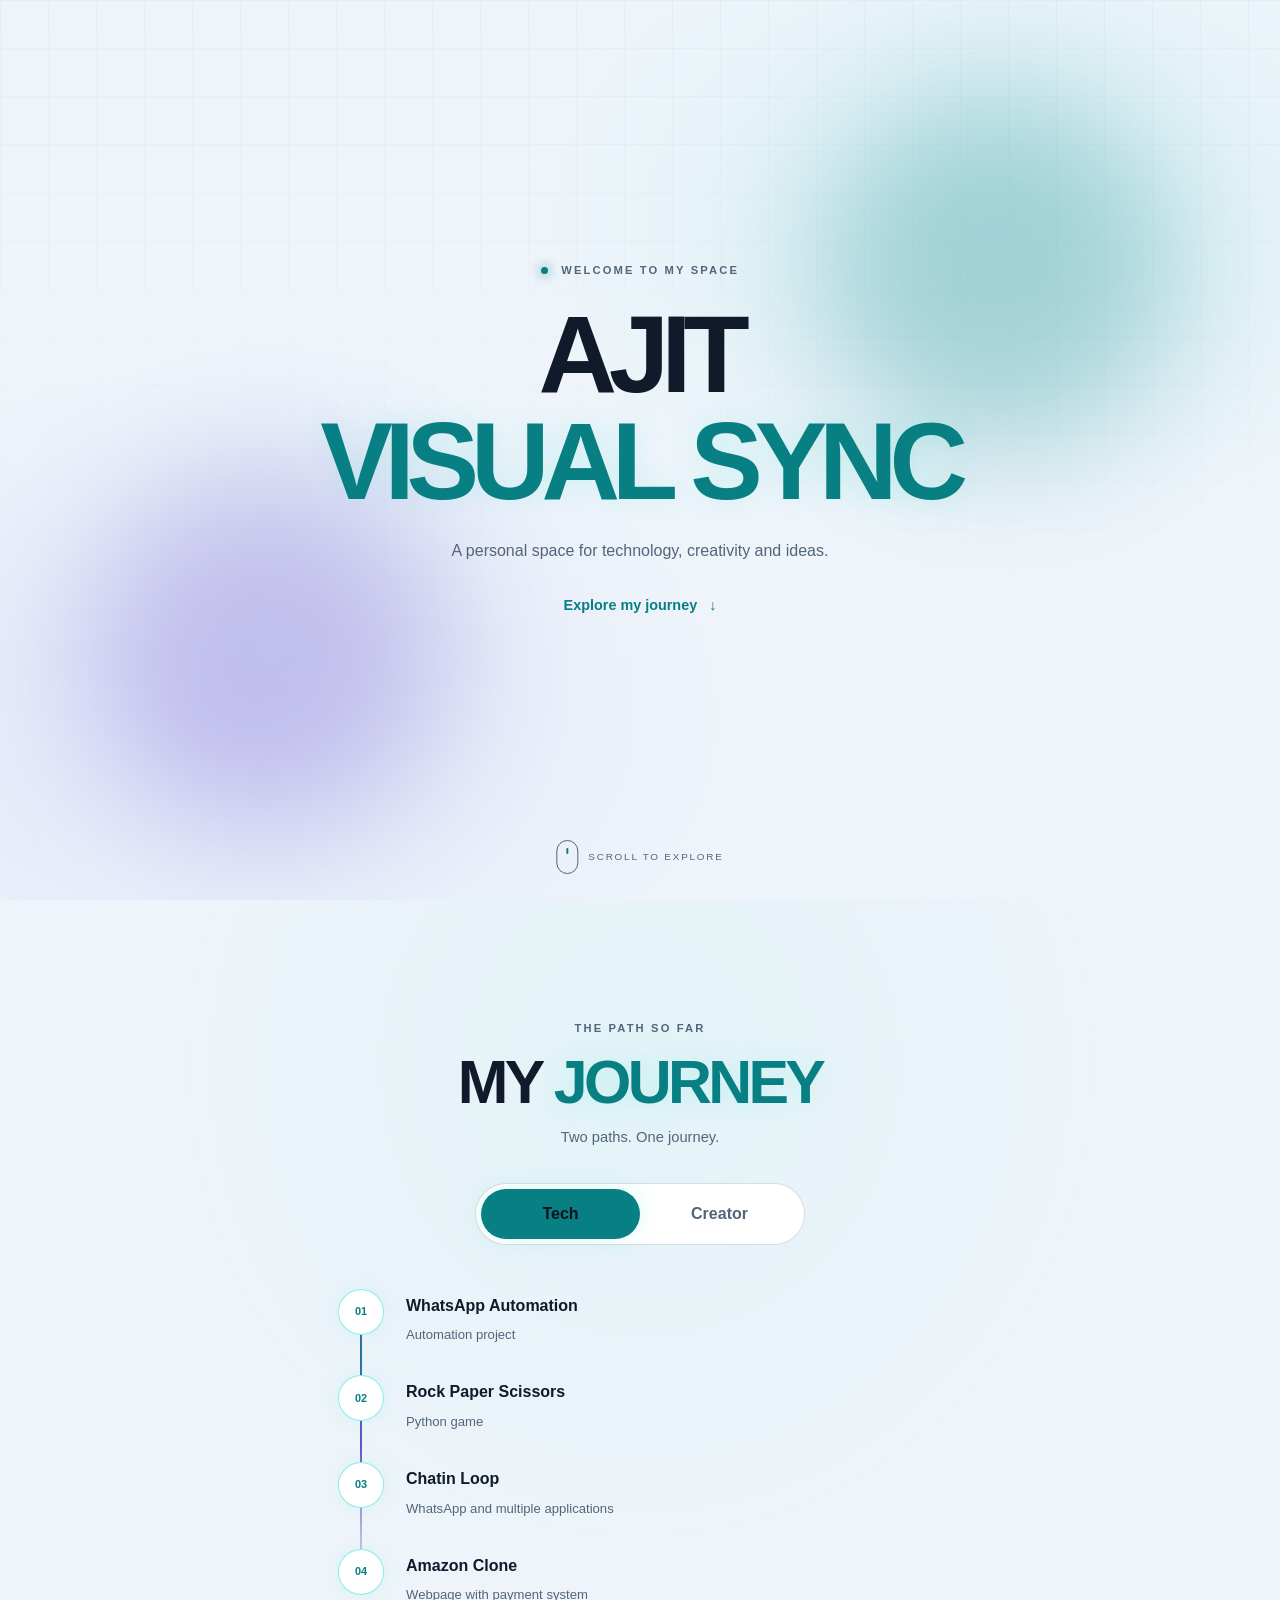
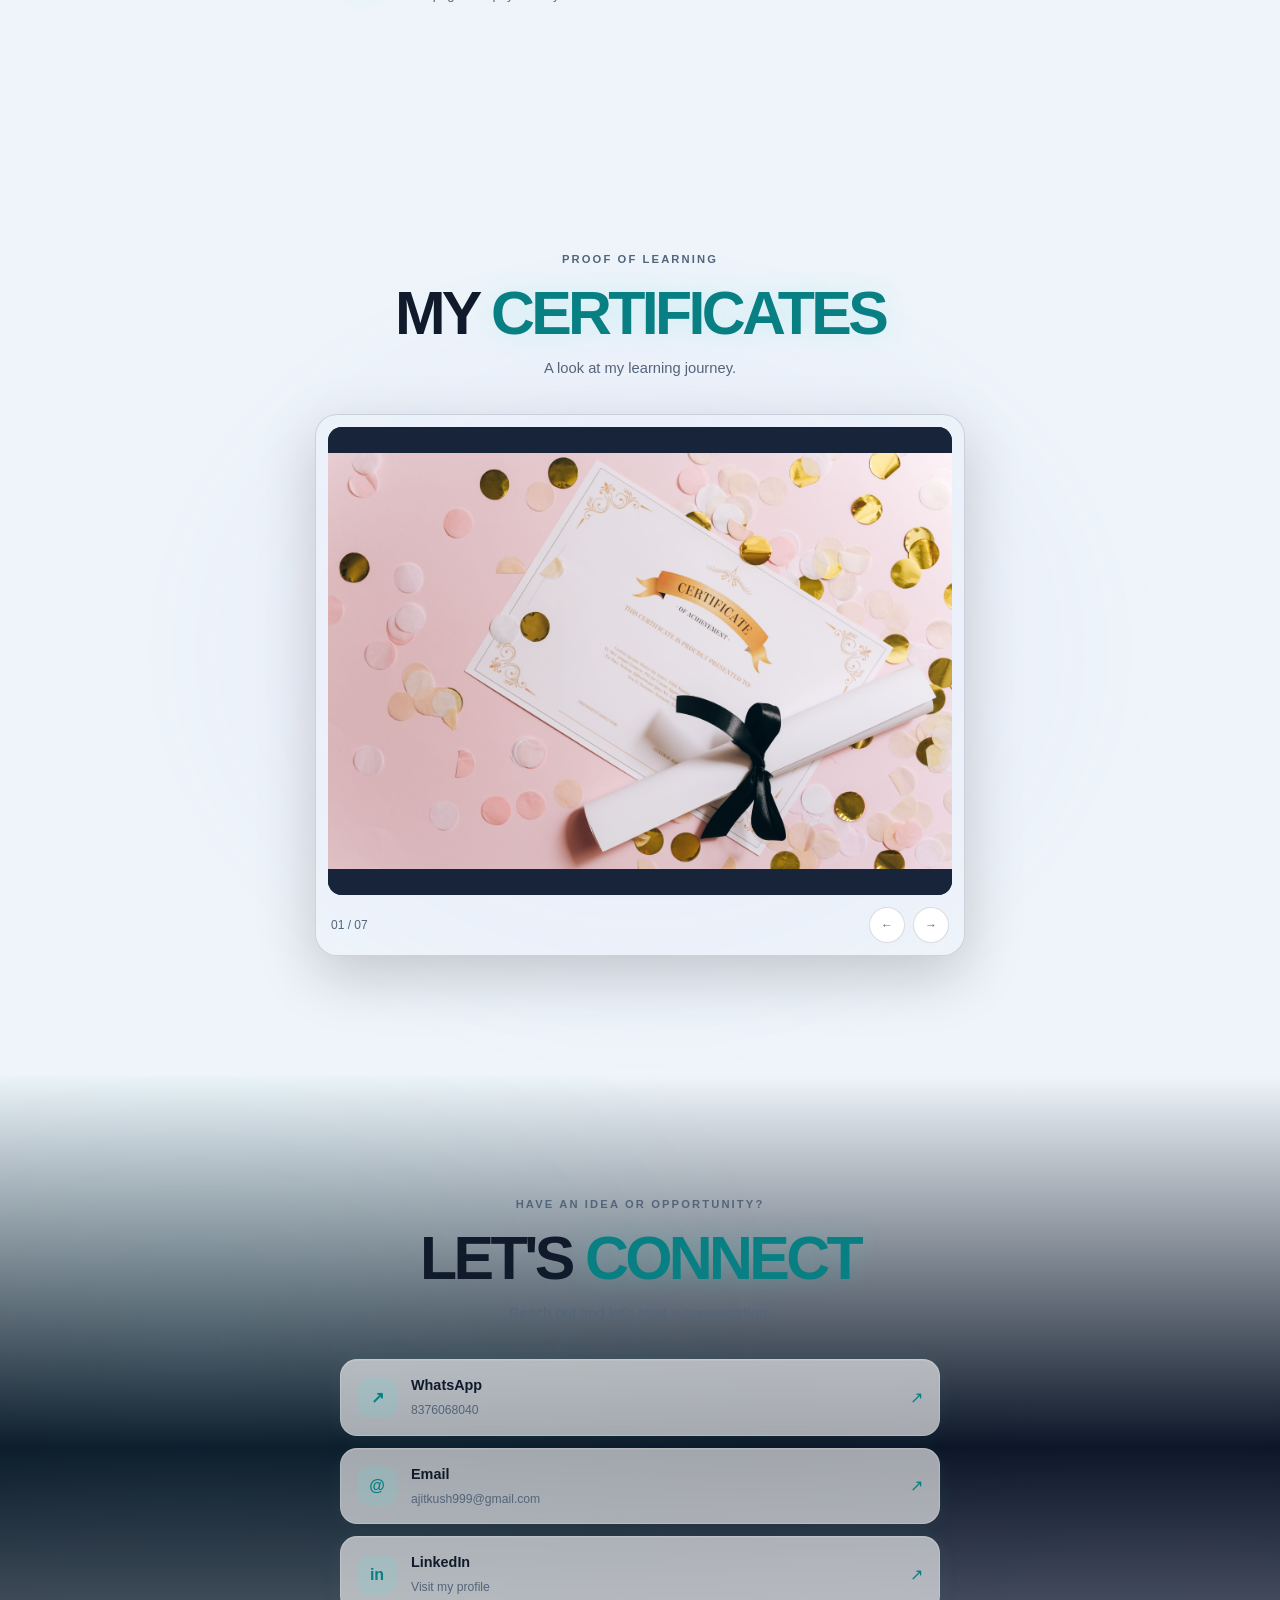
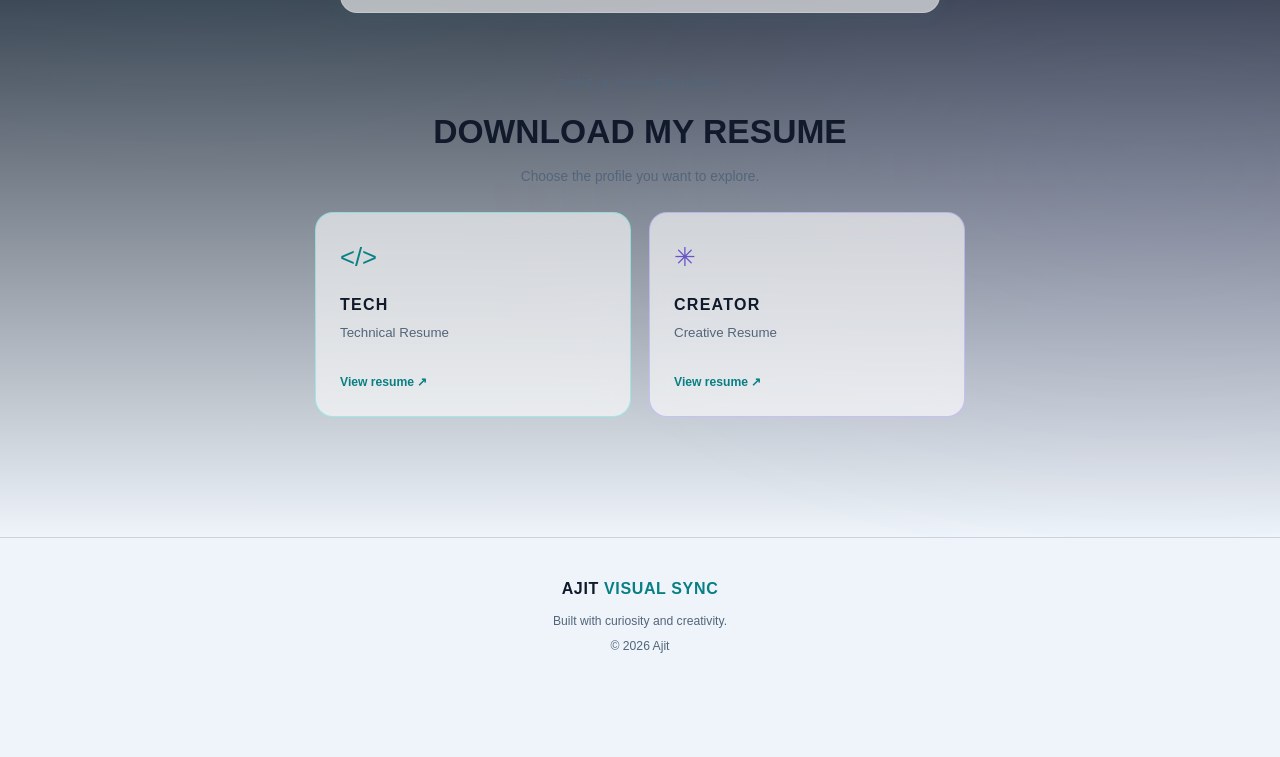
==== commit 40c8d300: "added the links of pdf and social medais" ====
--- a/index.html
+++ b/index.html
@@ -827,7 +827,34 @@
 
           <h1>TECH <span>RESUME</span></h1>
 
-          <p>Technical resume preview and download will be added here.</p>
+          <p>My technical resume — Preview or download the PDF below.</p>
+
+<div class="resume-actions">
+    <a
+        href="ajit_tech.pdf"
+        target="_blank"
+        rel="noopener noreferrer"
+        class="button button-primary"
+    >
+        View Resume
+    </a>
+
+    <a
+        href="ajit_tech.pdf"
+        download="Ajit_Tech_Resume.pdf"
+        class="button button-secondary"
+    >
+        Download Resume
+    </a>
+</div>
+
+<iframe
+    src="ajit_tech.pdf"
+    class="resume-preview"
+    title="Ajit Technical Resume"
+    width="100%"
+    height="750"
+></iframe>
 
           <a
             class="button button-primary"
@@ -868,7 +895,34 @@
 
           <h1>CREATOR <span>RESUME</span></h1>
 
-          <p>Creative resume preview and download will be added here.</p>
+          <p>My creative resume — Preview or download the PDF below.</p>
+
+<div class="resume-actions">
+    <a
+        href="ajit_creator.pdf"
+        target="_blank"
+        rel="noopener noreferrer"
+        class="button button-primary"
+    >
+        View Resume
+    </a>
+
+    <a
+        href="ajit_creator.pdf"
+        download="Ajit_Creator_Resume.pdf"
+        class="button button-secondary"
+    >
+        Download Resume
+    </a>
+</div>
+
+<iframe
+    src="ajit_creator.pdf"
+    class="resume-preview"
+    title="Ajit Creator Resume"
+    width="100%"
+    height="750"
+></iframe>
 
           <a
             class="button button-primary"
--- a/css/style.css
+++ b/css/style.css
@@ -1576,4 +1576,24 @@
 
 :root[data-theme="light"] .hire-slide .eyebrow {
     color: #48E5D9 !important;
+}
+
+
+/* Resume PDF Preview */
+.resume-actions {
+    display: flex;
+    flex-wrap: wrap;
+    gap: 12px;
+    justify-content: center;
+    margin: 25px 0;
+}
+
+.resume-preview {
+    display: block;
+    width: 100%;
+    min-height: 750px;
+    border: 1px solid var(--line);
+    border-radius: 12px;
+    background: white;
+    margin-top: 20px;
 }
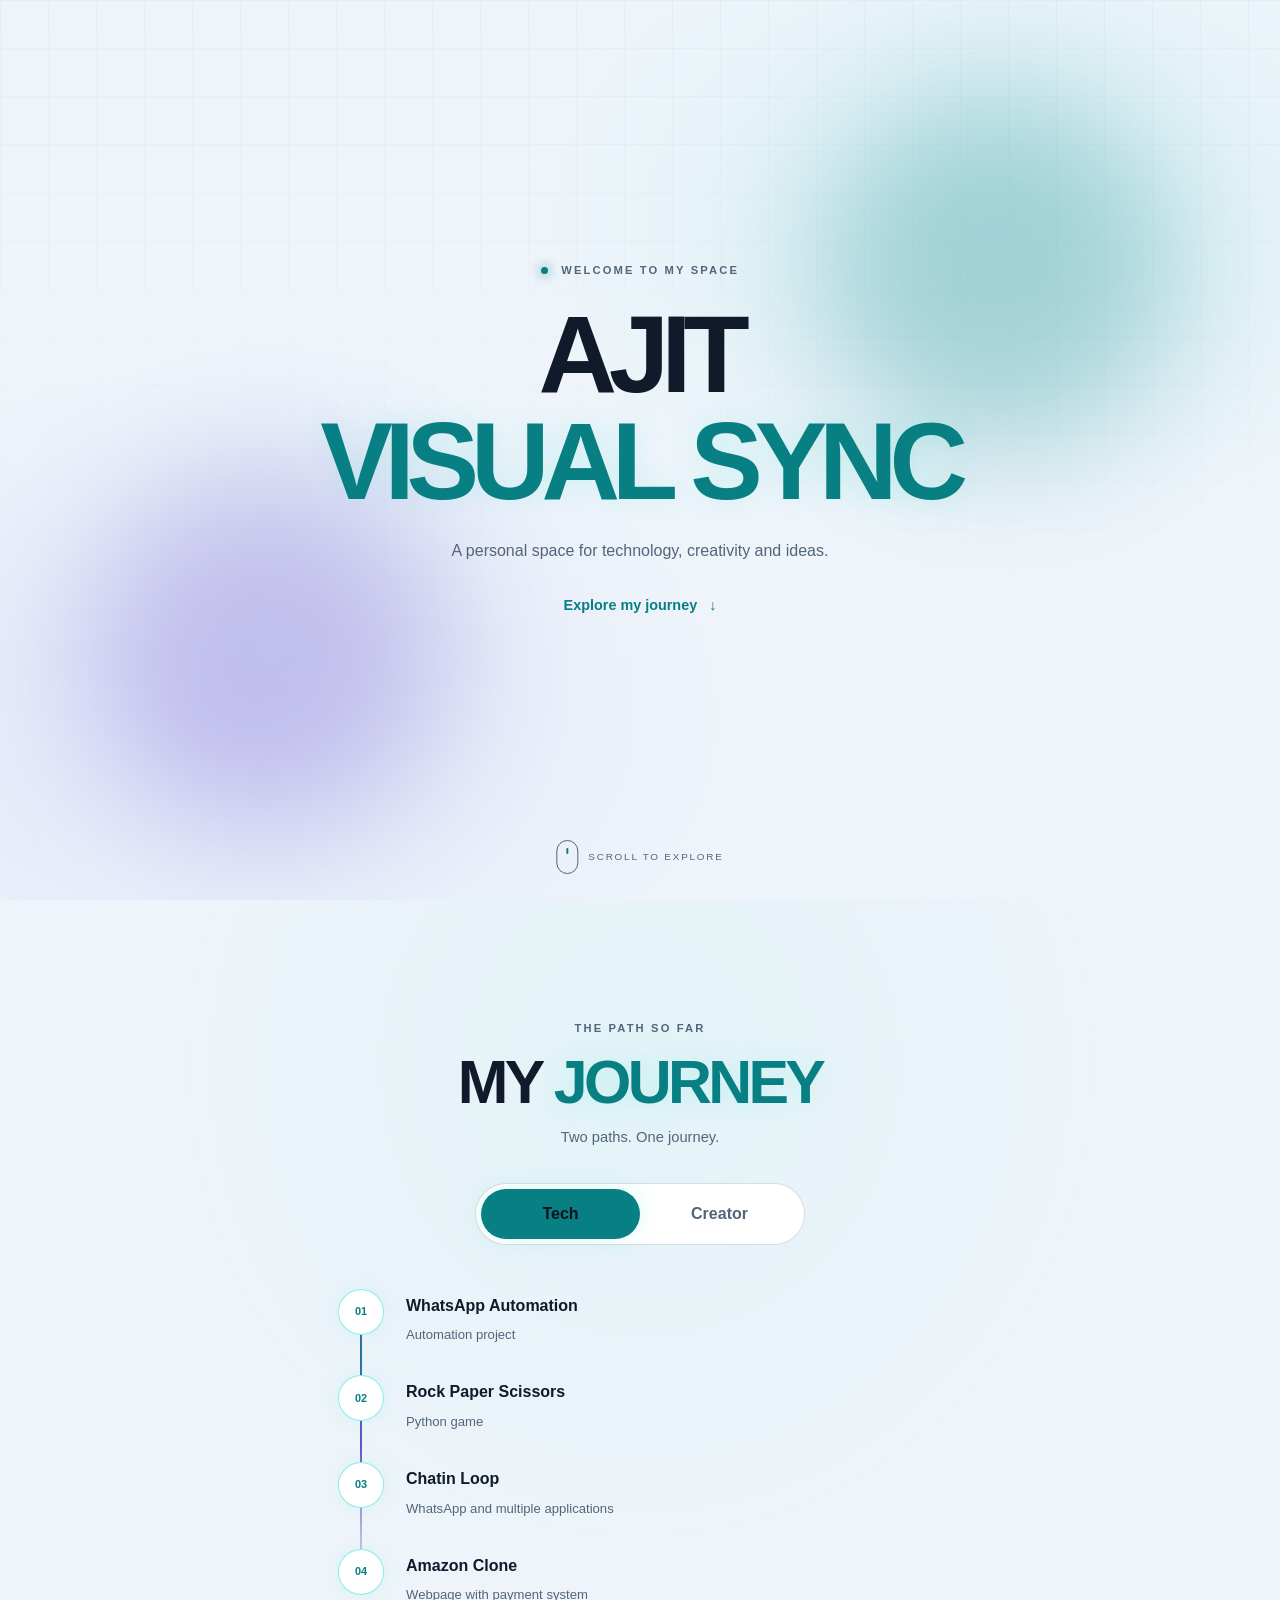
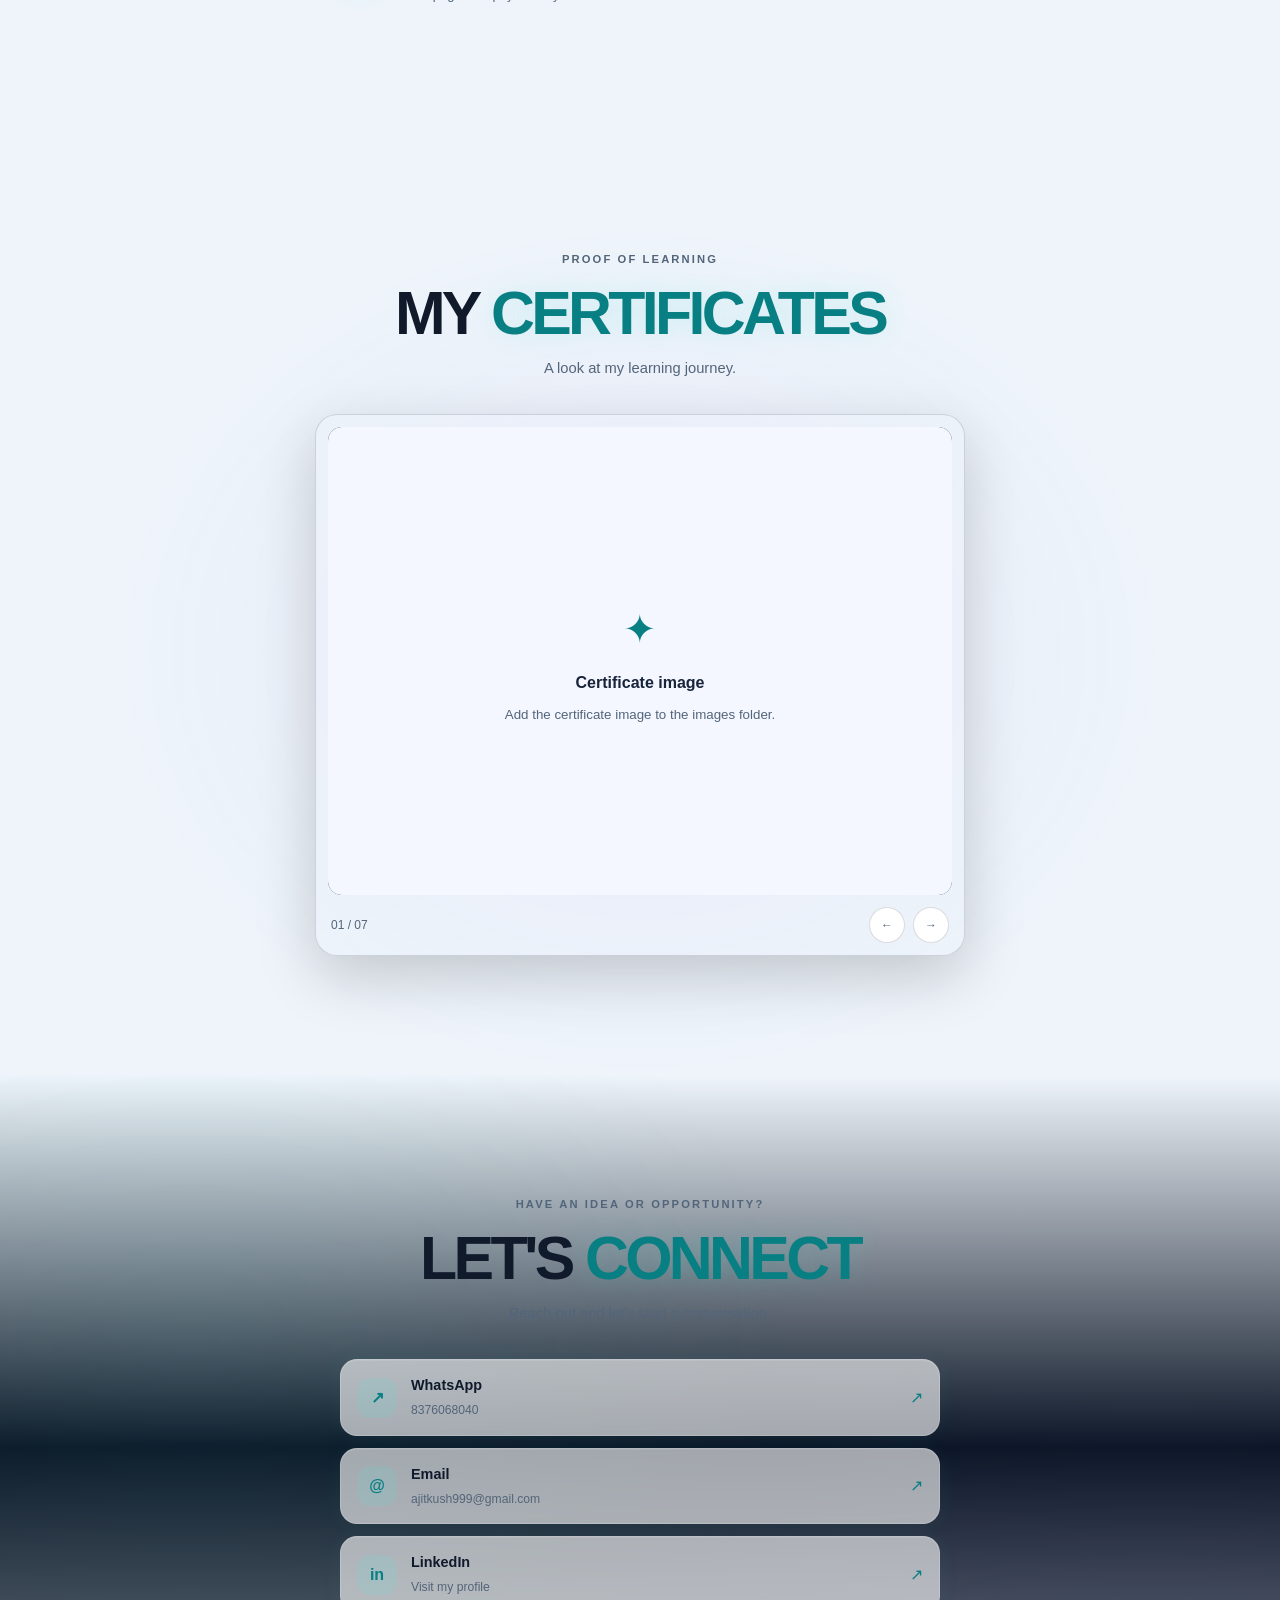
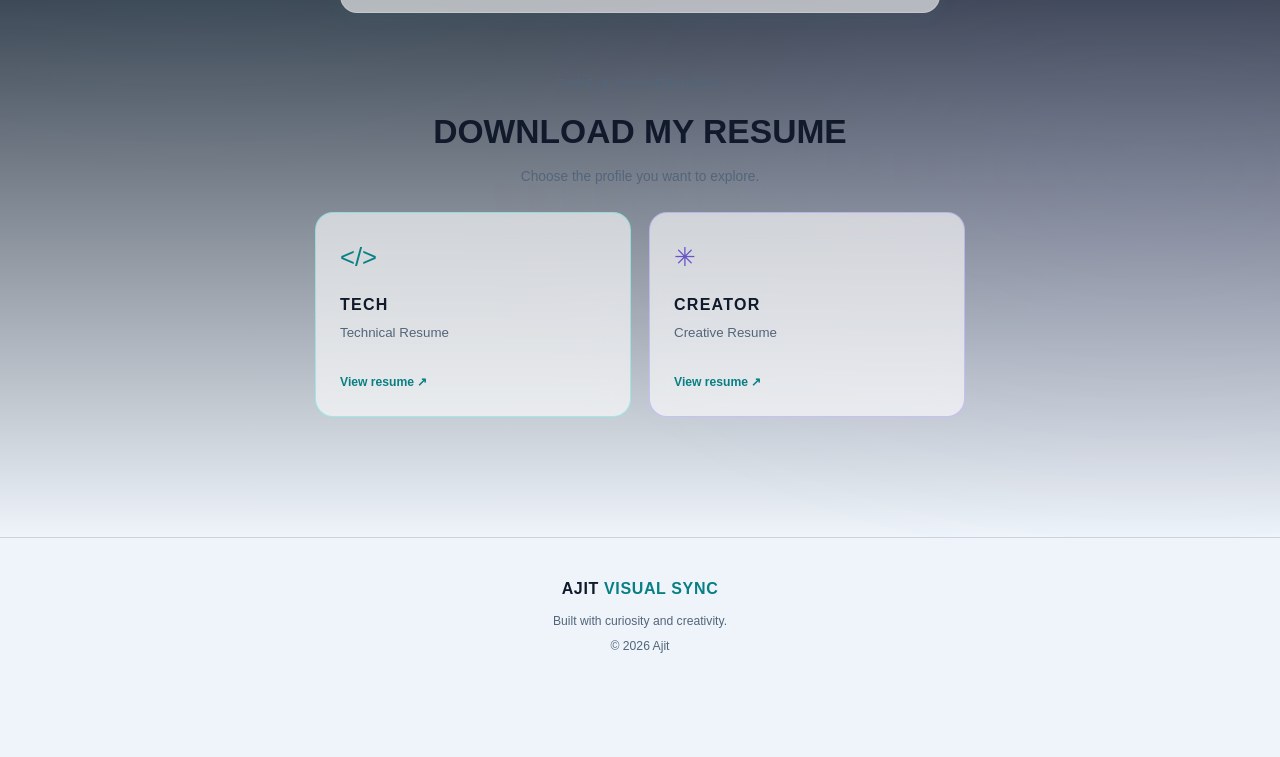
==== commit f85c808b: "comit" ====
--- a/index.html
+++ b/index.html
@@ -23,6 +23,7 @@
   <title>Ajit Visual Sync</title>
 
   <!-- Shared CSS for all pages -->
+   <link rel="stylesheet" href="css/tech.css">
   <link rel="stylesheet" href="css/style.css">
 
   <!-- Shared JavaScript for all pages -->
@@ -943,3 +944,55 @@
 
 </body>
 </html>
+
+
+
+
+
+
+
+
+
+
+
+
+
+
+
+
+
+
+
+
+
+
+
+
+
+
+
+
+
+
+
+
+
+
+
+
+
+
+
+
+
+
+
+
+
+
+
+
+
+
+
+
--- a/css/tech.css
+++ b/css/tech.css
@@ -0,0 +1,478 @@
+
+/* =========================================================
+   AJIT VISUAL SYNC — TECH PAGE
+   CINEMATIC INTRODUCTION
+   ========================================================= */
+
+
+/* =========================================================
+   01. ROOT VARIABLES
+   ========================================================= */
+
+:root {
+    --page-bg: #000000;
+
+    --frame-ratio: 16 / 9;
+
+    --frame-max-width: 1920px;
+
+    --frame-width: min(100%, 1920px);
+
+    --frame-radius: 0px;
+
+    --white: #ffffff;
+
+    --black: #000000;
+
+    --transition-fast: 250ms ease;
+
+    --transition-smooth: 800ms cubic-bezier(0.22, 1, 0.36, 1);
+}
+
+
+/* =========================================================
+   02. GLOBAL RESET
+   ========================================================= */
+
+*,
+*::before,
+*::after {
+    box-sizing: border-box;
+    margin: 0;
+    padding: 0;
+}
+
+
+html {
+    width: 100%;
+    min-height: 100%;
+
+    background: var(--page-bg);
+
+    overflow-x: hidden;
+
+    scroll-behavior: smooth;
+}
+
+
+body {
+    width: 100%;
+    min-height: 100vh;
+    min-height: 100dvh;
+
+    background: var(--page-bg);
+
+    color: var(--white);
+
+    font-family:
+        Arial,
+        Helvetica,
+        sans-serif;
+
+    overflow-x: hidden;
+
+    -webkit-font-smoothing: antialiased;
+    -moz-osx-font-smoothing: grayscale;
+
+    isolation: isolate;
+}
+
+
+/* =========================================================
+   03. MAIN EXPERIENCE
+   ========================================================= */
+
+#experience {
+    position: relative;
+
+    width: 100%;
+
+    min-height: 100vh;
+    min-height: 100dvh;
+
+    display: flex;
+
+    align-items: center;
+    justify-content: center;
+
+    background: var(--black);
+
+    overflow: hidden;
+
+    isolation: isolate;
+}
+
+
+/* =========================================================
+   04. SHARED 16:9 VIDEO FRAME
+   ========================================================= */
+
+.intro-scene,
+.hello-screen {
+
+    position: relative;
+
+    width: var(--frame-width);
+
+    max-width: var(--frame-max-width);
+
+    aspect-ratio: var(--frame-ratio);
+
+    height: auto;
+
+    flex: 0 0 auto;
+
+    background: var(--black);
+
+    overflow: hidden;
+
+    border-radius: var(--frame-radius);
+
+    isolation: isolate;
+}
+
+
+/* =========================================================
+   05. DIV 01 — INTRO SCENE
+   ========================================================= */
+
+.intro-scene {
+
+    display: block;
+
+    z-index: 1;
+
+    opacity: 1;
+
+    visibility: visible;
+
+    background: #000000;
+
+    contain: layout paint;
+}
+
+
+/* =========================================================
+   06. THREE.JS CANVAS
+   ========================================================= */
+
+#cosmosCanvas {
+
+    position: absolute;
+
+    inset: 0;
+
+    display: block;
+
+    width: 100%;
+    height: 100%;
+
+    z-index: 1;
+
+    outline: none;
+
+    border: none;
+
+    background: #000000;
+
+    touch-action: pan-y;
+
+    user-select: none;
+
+    -webkit-user-select: none;
+}
+
+
+/* =========================================================
+   07. CINEMATIC VIGNETTE
+   ========================================================= */
+
+.cinematic-vignette {
+
+    position: absolute;
+
+    inset: 0;
+
+    z-index: 2;
+
+    pointer-events: none;
+
+    background:
+
+        radial-gradient(
+            ellipse at center,
+            transparent 42%,
+            rgba(0, 0, 0, 0.10) 65%,
+            rgba(0, 0, 0, 0.48) 100%
+        );
+
+    opacity: 0.85;
+}
+
+
+/* =========================================================
+   08. FILM GRAIN OVERLAY
+   ========================================================= */
+
+.cinematic-grain {
+
+    position: absolute;
+
+    inset: -50%;
+
+    width: 200%;
+    height: 200%;
+
+    z-index: 3;
+
+    pointer-events: none;
+
+    opacity: 0.045;
+
+    background-image: url(
+        "data:image/svg+xml,%3Csvg viewBox='0 0 180 180' xmlns='http://www.w3.org/2000/svg'%3E%3Cfilter id='n'%3E%3CfeTurbulence type='fractalNoise' baseFrequency='.92' numOctaves='3' stitchTiles='stitch'/%3E%3C/filter%3E%3Crect width='100%25' height='100%25' filter='url(%23n)' opacity='.8'/%3E%3C/svg%3E
+    );
+
+    animation: filmGrain 0.22s steps(2) infinite;
+}
+
+
+/* =========================================================
+   09. FILM GRAIN ANIMATION
+   ========================================================= */
+
+@keyframes filmGrain {
+
+    0% {
+        transform: translate(0, 0);
+    }
+
+    20% {
+        transform: translate(-2%, 1%);
+    }
+
+    40% {
+        transform: translate(1%, -2%);
+    }
+
+    60% {
+        transform: translate(2%, 1%);
+    }
+
+    80% {
+        transform: translate(-1%, 2%);
+    }
+
+    100% {
+        transform: translate(0, 0);
+    }
+
+}
+
+
+/* =========================================================
+   10. CINEMATIC FLASH
+   ========================================================= */
+
+.cinematic-flash {
+
+    position: absolute;
+
+    inset: 0;
+
+    z-index: 4;
+
+    pointer-events: none;
+
+    background: #ffffff;
+
+    opacity: 0;
+
+    visibility: hidden;
+}
+
+
+/* =========================================================
+   11. DIV 02 — HELLO SCREEN PLACEHOLDER
+   ========================================================= */
+
+.hello-screen {
+
+    display: none;
+
+    z-index: 5;
+
+    background: #000000;
+
+    color: #ffffff;
+
+    align-items: center;
+
+    justify-content: center;
+}
+
+
+/* =========================================================
+   12. HIDDEN STATE
+   ========================================================= */
+
+[hidden] {
+
+    display: none !important;
+
+}
+
+
+/* =========================================================
+   13. DESKTOP — LARGE DISPLAYS
+   ========================================================= */
+
+@media (min-width: 1921px) {
+
+    .intro-scene,
+    .hello-screen {
+
+        width: min(100%, 1920px);
+
+    }
+
+}
+
+
+/* =========================================================
+   14. TABLET — LANDSCAPE
+   ========================================================= */
+
+@media (min-width: 768px) and (max-width: 1199px) {
+
+    .intro-scene,
+    .hello-screen {
+
+        width: 100%;
+
+    }
+
+}
+
+
+/* =========================================================
+   15. MOBILE — PORTRAIT
+   ========================================================= */
+
+@media (max-width: 767px) {
+
+    #experience {
+
+        width: 100%;
+
+        min-height: 100vh;
+        min-height: 100dvh;
+
+        padding: 0;
+
+    }
+
+    .intro-scene,
+    .hello-screen {
+
+        width: 100%;
+
+        max-width: 100%;
+
+        aspect-ratio: 16 / 9;
+
+        border-radius: 0;
+
+    }
+
+    .cinematic-vignette {
+
+        opacity: 0.65;
+
+    }
+
+    .cinematic-grain {
+
+        opacity: 0.025;
+
+    }
+
+}
+
+
+/* =========================================================
+   16. SMALL MOBILE SCREENS
+   ========================================================= */
+
+@media (max-width: 380px) {
+
+    .intro-scene,
+    .hello-screen {
+
+        width: 100%;
+
+        aspect-ratio: 16 / 9;
+
+    }
+
+}
+
+
+/* =========================================================
+   17. REDUCED MOTION ACCESSIBILITY
+   ========================================================= */
+
+@media (prefers-reduced-motion: reduce) {
+
+    html {
+
+        scroll-behavior: auto;
+
+    }
+
+    .cinematic-grain {
+
+        animation: none;
+
+    }
+
+}
+
+
+/* =========================================================
+   18. SELECTION AND INTERACTION CLEANUP
+   ========================================================= */
+
+::selection {
+
+    background: transparent;
+
+    color: inherit;
+
+}
+
+
+canvas {
+
+    -webkit-tap-highlight-color: transparent;
+
+}
+
+
+/* =========================================================
+   19. GPU / RENDERING CLEANUP
+   ========================================================= */
+
+.intro-scene,
+.hello-screen {
+
+    backface-visibility: hidden;
+
+    -webkit-backface-visibility: hidden;
+
+}
+
+
+/* =========================================================
+   END OF TECH PAGE CSS
+   ========================================================= */
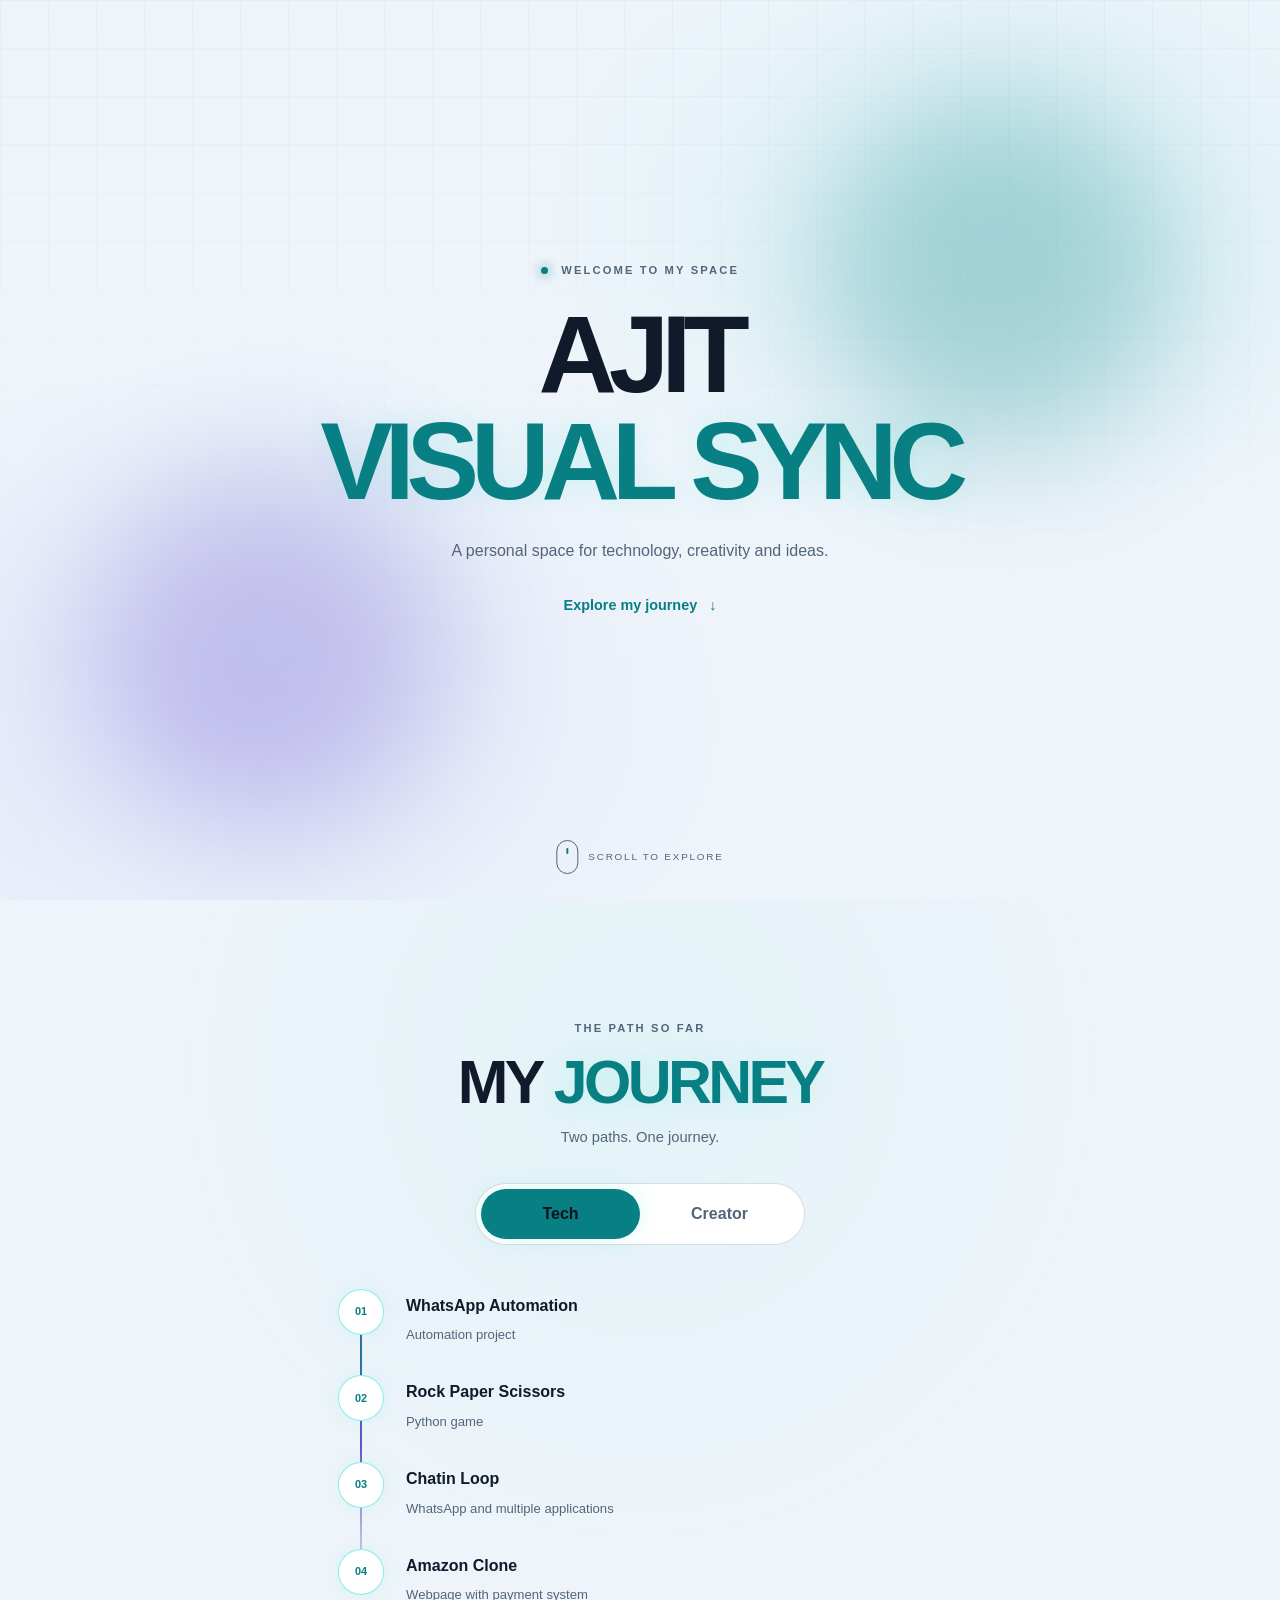
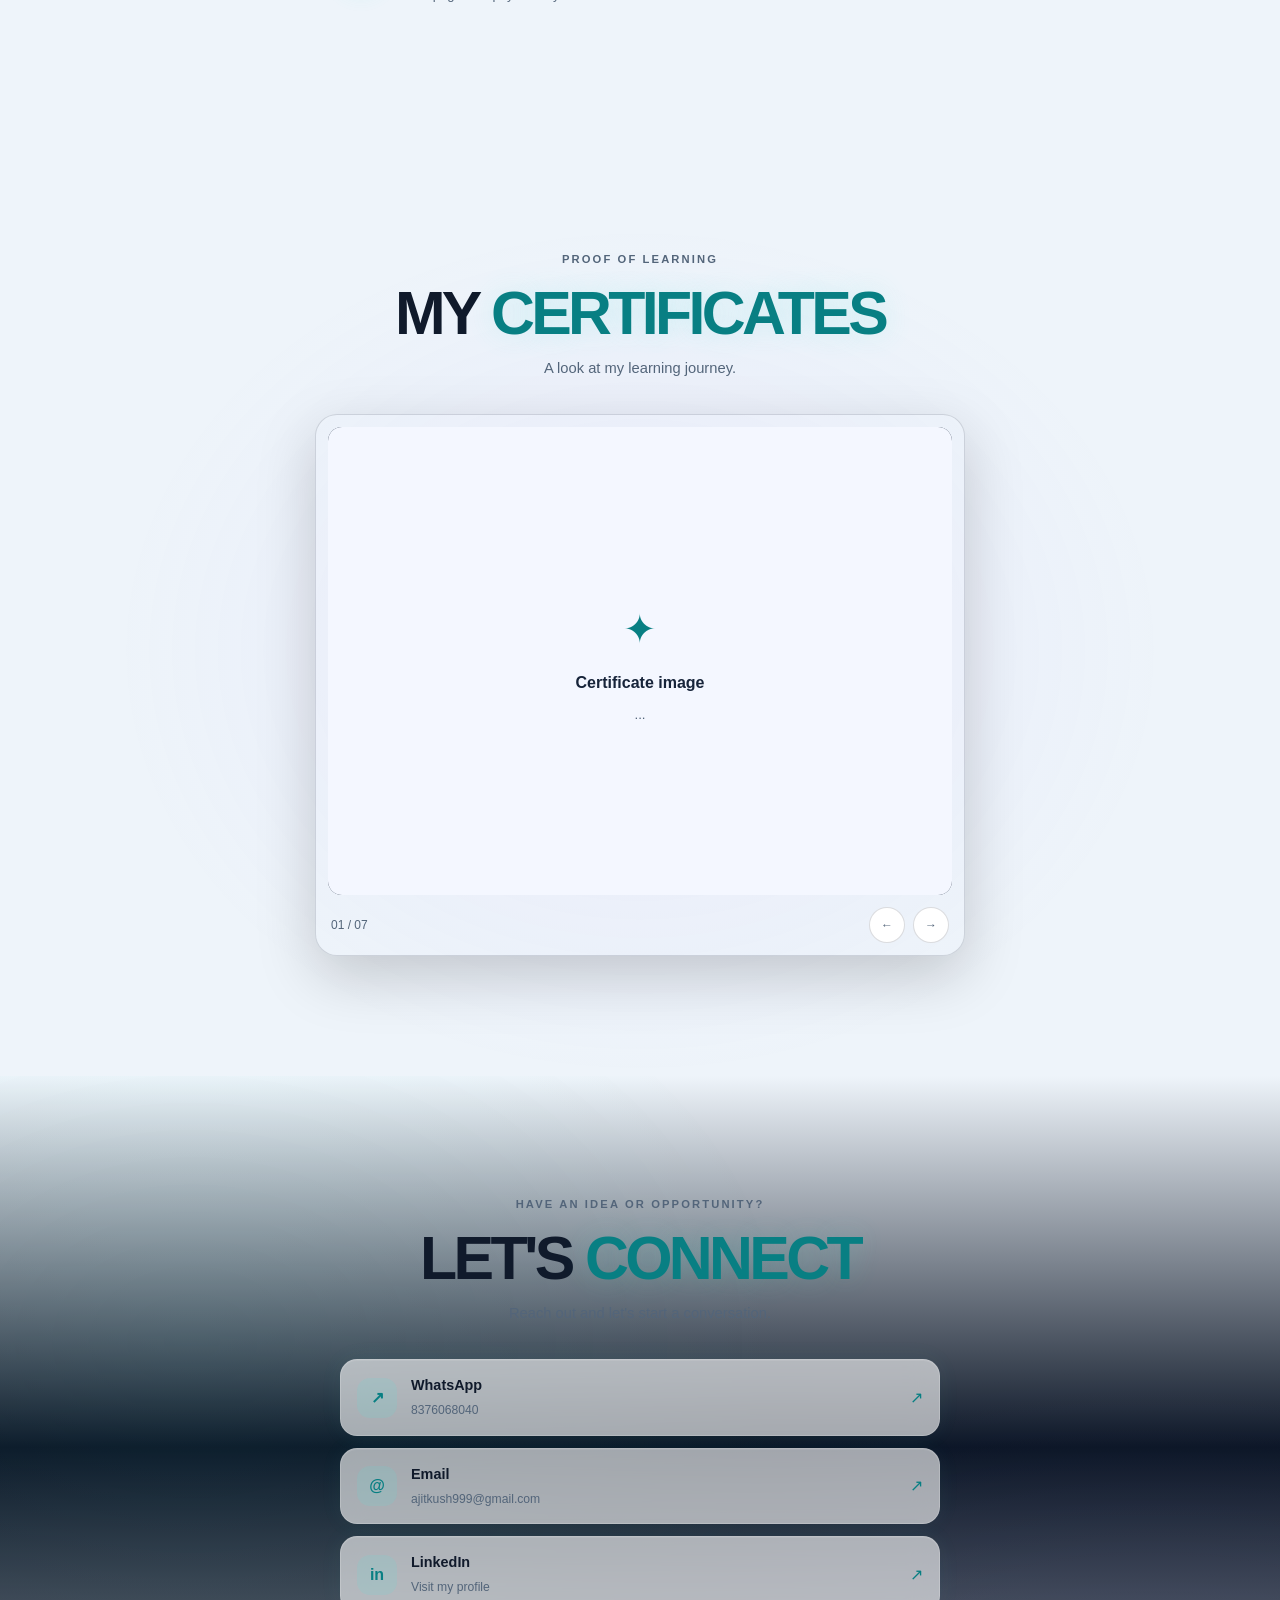
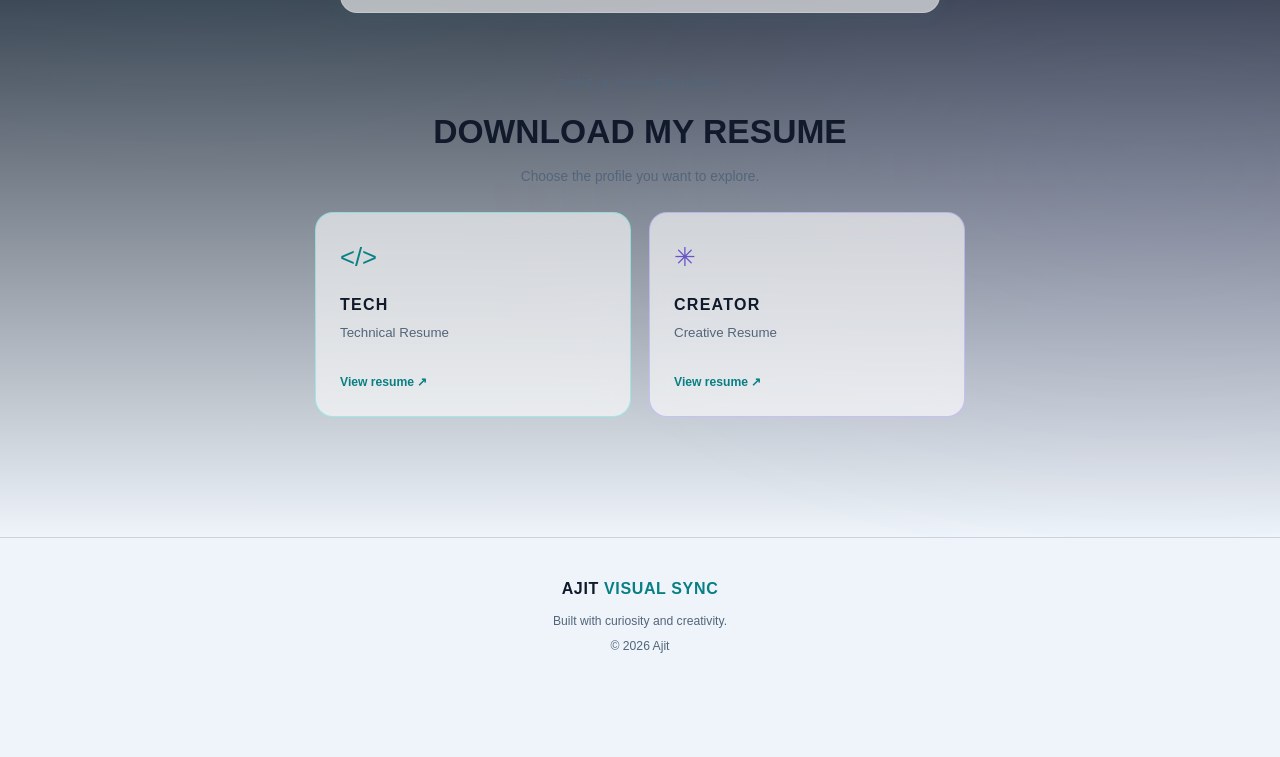
==== commit 0b8b4da9: "images s" ====
--- a/index.html
+++ b/index.html
@@ -384,7 +384,7 @@
               <strong>Certificate image</strong>
 
               <small>
-                Add the certificate image to the images folder.
+                ... 
               </small>
 
             </div>
